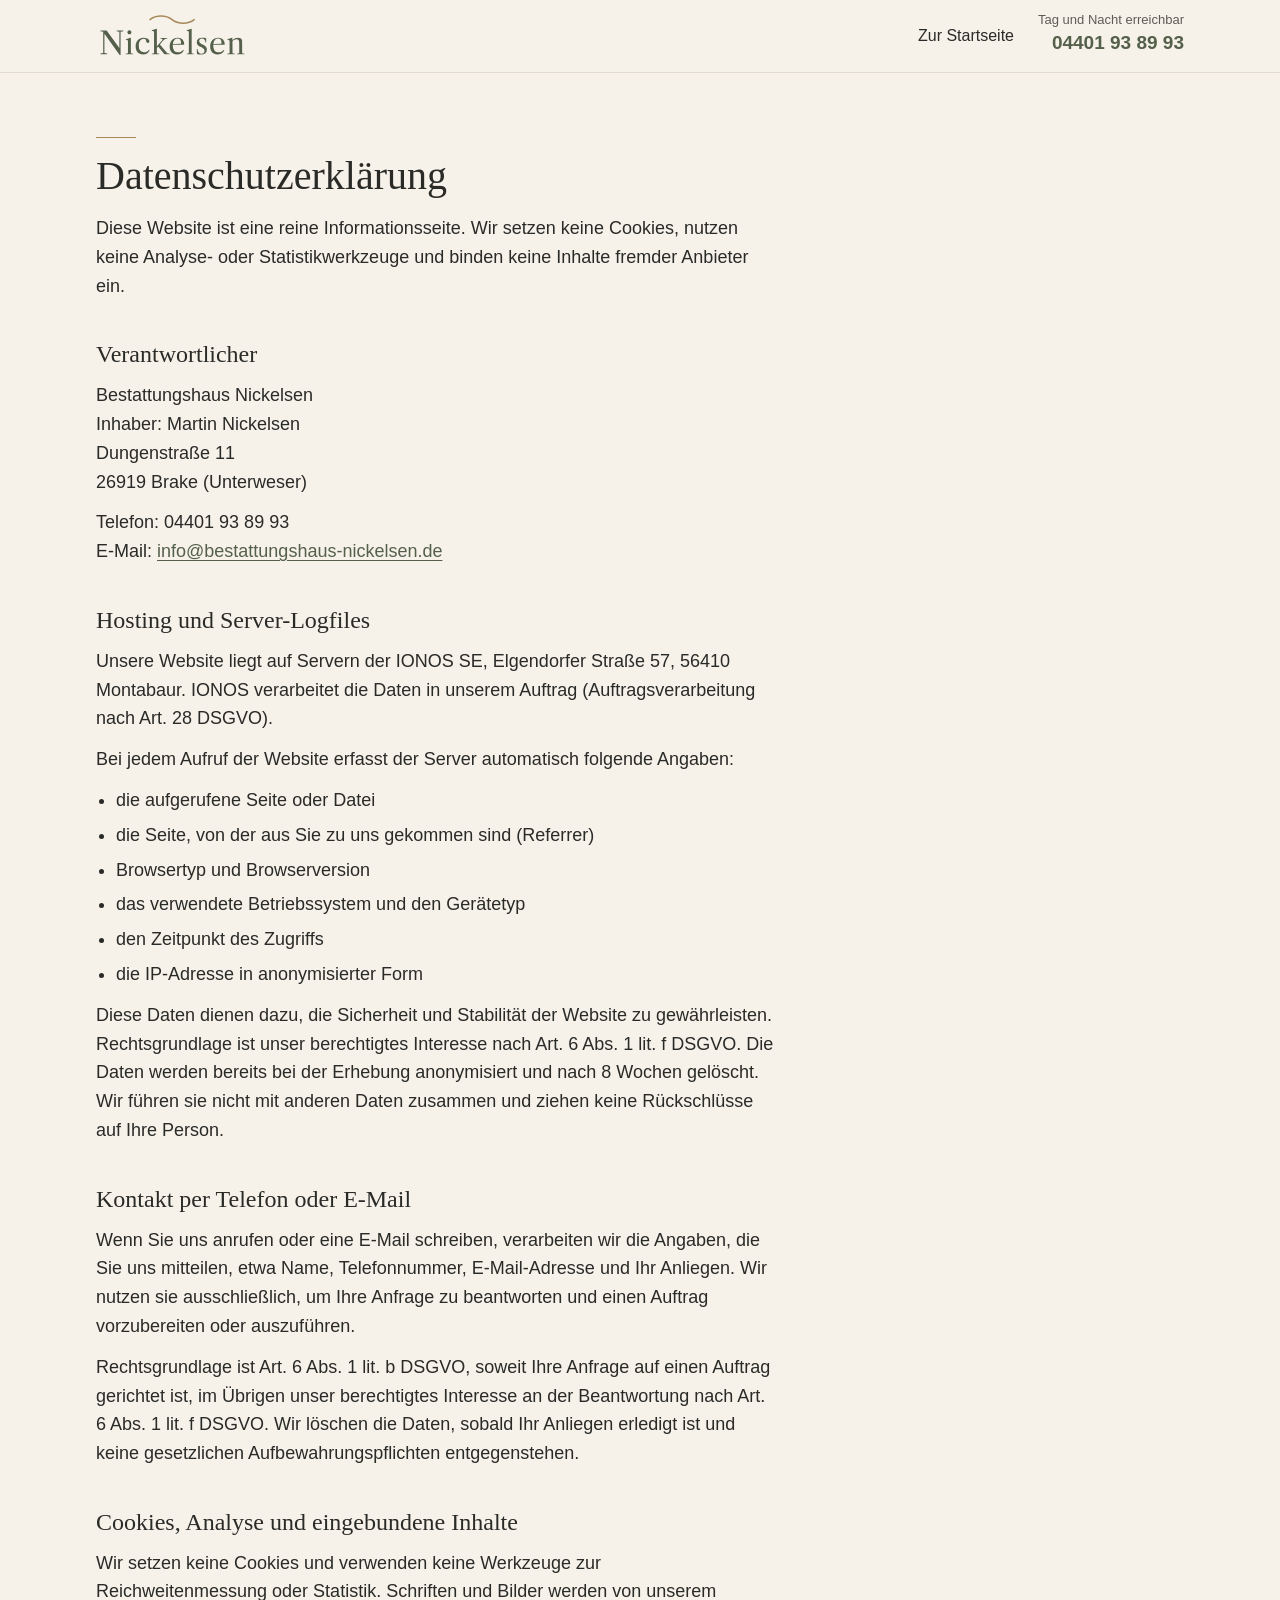
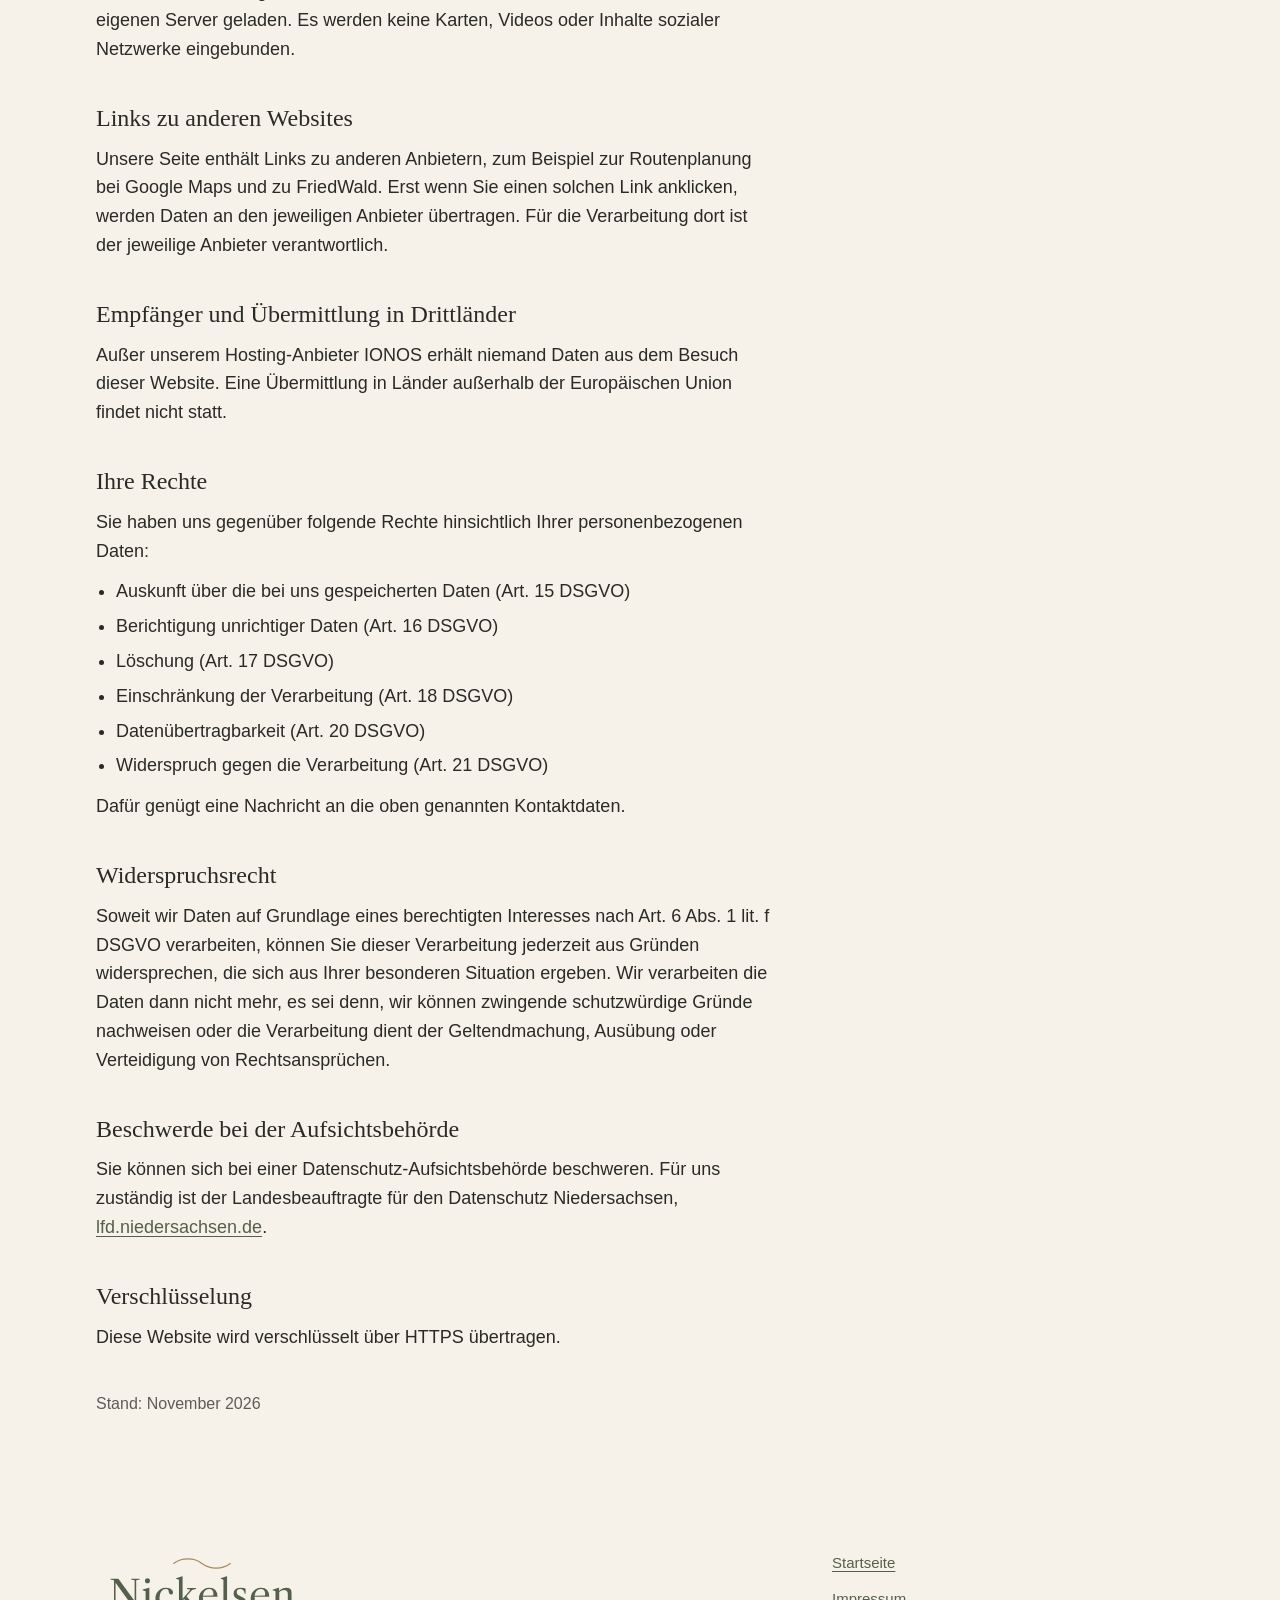
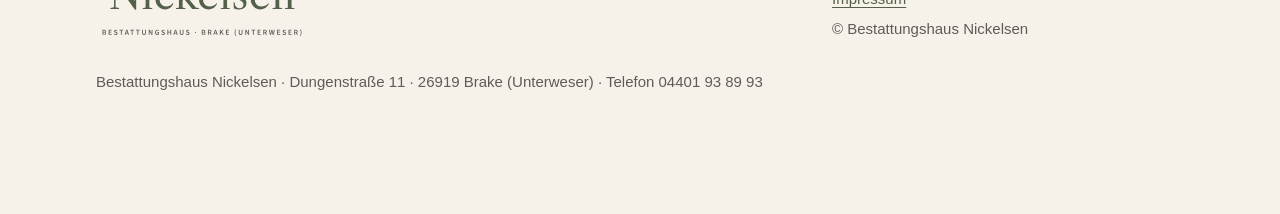
==== datenschutz.html @ a220813d "Add files via upload" ====
<!DOCTYPE html>
<html lang="de">
<head>
<meta charset="utf-8">
<meta name="viewport" content="width=device-width, initial-scale=1, viewport-fit=cover">
<title>Datenschutz · Bestattungshaus Nickelsen</title>
<meta name="robots" content="noindex">
<link rel="icon" href="img/favicon.svg" type="image/svg+xml">
<style>
@font-face { font-family: "Libre Caslon Text"; font-weight: 400; font-style: normal; font-display: swap; src: url("fonts/libre-caslon-text-400.woff2") format("woff2"); }
@font-face { font-family: "Libre Caslon Text"; font-weight: 400; font-style: italic; font-display: swap; src: url("fonts/libre-caslon-text-400-italic.woff2") format("woff2"); }
@font-face { font-family: "Source Sans 3"; font-weight: 400; font-style: normal; font-display: swap; src: url("fonts/source-sans-3-400.woff2") format("woff2"); }
@font-face { font-family: "Source Sans 3"; font-weight: 600; font-style: normal; font-display: swap; src: url("fonts/source-sans-3-600.woff2") format("woff2"); }
html { color-scheme: light dark; } body { margin: 0; } img { max-width: 100%; } [hidden] { display: none !important; }

/* Layout: ruhige Einzelseite, Inhalt max. 1120px, Text links / Bild rechts im Wechsel; Fotos klein gerahmt, weil die Originale niedrig aufgelöst sind */
:root {
  --leinen: #F6F2EA;
  --papier: #FFFFFF;
  --tinte: #2A2A27;
  --schiefer: #5E5C57;
  --oliv: #55604A;
  --auf-oliv: #F6F2EA;
  --messing: #A88A5A;
  --sand: #E2DCD0;
  --band: #55604A;
  --auf-band: #F6F2EA;
  --serif: "Libre Caslon Text", Georgia, "Times New Roman", serif;
  --sans: "Source Sans 3", "Segoe UI", Helvetica, Arial, sans-serif;
  --max: 1120px;
  --gutter-l: max(16px, env(safe-area-inset-left, 0px));
  --gutter-r: max(16px, env(safe-area-inset-right, 0px));
}
@media (prefers-color-scheme: dark) {
  :root:not([data-theme="light"]) {
    --leinen: #1E201C; --papier: #262923; --tinte: #ECE7DC; --schiefer: #B4AFA4;
    --oliv: #9AA88A; --auf-oliv: #1E201C; --messing: #C2A576; --sand: #3A3D35; --band: #2C3227; --auf-band: #ECE7DC;
    color-scheme: dark;
  }
}
:root[data-theme="dark"] {
  --leinen: #1E201C; --papier: #262923; --tinte: #ECE7DC; --schiefer: #B4AFA4;
  --oliv: #9AA88A; --auf-oliv: #1E201C; --messing: #C2A576; --sand: #3A3D35; --band: #2C3227; --auf-band: #ECE7DC;
  color-scheme: dark;
}

* { box-sizing: border-box; }
html { scroll-behavior: smooth; scroll-padding-top: 88px; }
@media (prefers-reduced-motion: reduce) { html { scroll-behavior: auto; } }
body {
  background: var(--leinen); color: var(--tinte);
  font: 400 18px/1.6 var(--sans);
  -webkit-text-size-adjust: 100%;
}
body::before { content: ""; position: fixed; inset: 0 0 auto; height: env(safe-area-inset-top, 0px); z-index: 30; background: var(--leinen); }
a { color: var(--oliv); text-underline-offset: 3px; }
a:focus-visible, button:focus-visible { outline: 2px solid var(--messing); outline-offset: 3px; border-radius: 2px; }
h1, h2, h3 { font-family: var(--serif); font-weight: 400; line-height: 1.2; text-wrap: balance; margin: 0; }
h1 { font-size: clamp(32px, 4.4vw, 46px); }
h2 { font-size: clamp(26px, 3vw, 32px); }
h3 { font-family: var(--sans); font-weight: 600; font-size: 19px; line-height: 1.35; }
p { margin: 0; max-width: 64ch; }
.wrap { max-width: var(--max); margin: 0 auto; padding-left: var(--gutter-l); padding-right: var(--gutter-r); }
.label { font: 600 13px/1.3 var(--sans); letter-spacing: .1em; text-transform: uppercase; color: var(--schiefer); }
.strich { display: block; width: 40px; height: 1px; background: var(--messing); }
.tel { font-variant-numeric: tabular-nums; white-space: nowrap; }

/* Kopf */
header.kopf { position: sticky; top: env(safe-area-inset-top, 0px); z-index: 20; background: var(--leinen); border-bottom: 1px solid var(--sand); }
.kopf .wrap { display: flex; align-items: center; gap: 24px; padding-block: 10px; }
.marke { display: grid; gap: 2px; text-decoration: none; color: var(--oliv); flex: none; }
.marke .logo { display: block; height: 52px; width: auto; max-width: 100%; }
.fusslogo { display: block; width: 320px; height: auto; max-width: 100%; margin-left: -54px; }
nav.haupt { display: flex; gap: 22px; flex-wrap: wrap; margin-left: auto; }
nav.haupt a { color: var(--tinte); text-decoration: none; font-size: 16px; }
nav.haupt a:hover { color: var(--oliv); text-decoration: underline; }
.erreichbar { text-align: right; flex: none; }
.erreichbar small { display: block; font-size: 13px; color: var(--schiefer); line-height: 1.2; }
.erreichbar a { display: inline-block; padding-block: 4px; font: 600 19px/1.3 var(--sans); text-decoration: none; }
@media (max-width: 1020px) { nav.haupt { display: none; } .erreichbar { margin-left: auto; } }
@media (max-width: 460px) { .erreichbar small { display: none; } .erreichbar a { font-size: 17px; } .marke .logo { height: 42px; } }

/* Abschnitte */
section { padding-block: 88px; }
section + section { border-top: 1px solid var(--sand); }
.kopfzeile { display: grid; gap: 14px; margin-bottom: 40px; }
.kopfzeile p { color: var(--schiefer); }
@media (max-width: 700px) { section { padding-block: 60px; } }

/* Fotos */
figure { margin: 0; }
.foto { background: var(--papier); padding: 10px; border: 1px solid var(--sand); max-width: 100%; }
.foto img { display: block; width: 100%; height: auto; }
figcaption { font-size: 15px; color: var(--schiefer); padding-top: 10px; line-height: 1.4; }

/* Einstieg */
.einstieg .wrap { display: grid; grid-template-columns: minmax(0, 1.1fr) minmax(0, .9fr); gap: 56px; align-items: center; }
.einstieg .text { display: grid; gap: 22px; min-width: 0; }
.einstieg .foto { max-width: 520px; justify-self: end; }
.knoepfe { display: flex; flex-wrap: wrap; gap: 12px; margin-top: 6px; }
.knopf { display: inline-flex; align-items: center; min-height: 48px; padding: 0 22px; border-radius: 4px; font: 600 17px/1 var(--sans); text-decoration: none; border: 1px solid var(--oliv); }
.knopf.voll { background: var(--oliv); color: var(--auf-oliv); }
.knopf.voll:hover { filter: brightness(.9); }
.knopf.rahmen { color: var(--oliv); }
.knopf.rahmen:hover { background: var(--papier); }
@media (max-width: 820px) { .einstieg .wrap { grid-template-columns: 1fr; gap: 36px; } .einstieg .foto { justify-self: start; } }

/* Trauerfall */
.trauerfall { background: var(--papier); }
.trauerfall .raster { display: grid; grid-template-columns: minmax(0, 1.4fr) minmax(0, 1fr); gap: 56px; align-items: start; }
ol.schritte { list-style: none; margin: 0; padding: 0; display: grid; gap: 28px; counter-reset: s; }
ol.schritte li { display: grid; grid-template-columns: 44px minmax(0, 1fr); gap: 16px; counter-increment: s; }
ol.schritte li::before { content: counter(s); font: 400 28px/1 var(--serif); color: var(--messing); padding-top: 2px; }
ol.schritte p { color: var(--schiefer); margin-top: 4px; }
.nummern { margin-top: 10px; display: grid; gap: 4px; }
.nummern a { font: 600 22px/1.3 var(--sans); text-decoration: none; }
.unterlagen { background: var(--leinen); border: 1px solid var(--sand); padding: 28px; display: grid; gap: 16px; }
.unterlagen ul { margin: 0; padding: 0; list-style: none; display: grid; gap: 10px; }
.unterlagen li { display: grid; grid-template-columns: 18px minmax(0,1fr); gap: 10px; line-height: 1.45; }
.unterlagen li::before { content: ""; width: 12px; height: 12px; border: 1px solid var(--oliv); margin-top: 6px; }
.unterlagen li small { display: block; color: var(--schiefer); font-size: 15px; }
@media (max-width: 860px) { .trauerfall .raster { grid-template-columns: 1fr; gap: 40px; } }

/* Leistungen */
.leistungen .gruppen { display: grid; grid-template-columns: repeat(3, minmax(0, 1fr)); gap: 40px; }
.gruppe { display: grid; gap: 14px; align-content: start; }
.gruppe ul { margin: 0; padding: 0; list-style: none; display: grid; gap: 10px; }
.gruppe li { padding-left: 18px; position: relative; line-height: 1.45; }
.gruppe li::before { content: ""; position: absolute; left: 0; top: .7em; width: 8px; height: 1px; background: var(--messing); }
.versprechen { margin-top: 48px; padding-top: 28px; border-top: 1px solid var(--sand); display: grid; grid-template-columns: repeat(2, minmax(0,1fr)); gap: 24px 48px; color: var(--schiefer); }
@media (max-width: 860px) { .leistungen .gruppen { grid-template-columns: 1fr; gap: 32px; } .versprechen { grid-template-columns: 1fr; } }

/* Bestattungsarten */
.arten { display: grid; grid-template-columns: repeat(3, minmax(0, 1fr)); gap: 28px; align-items: start; }
.art { background: var(--papier); border: 1px solid var(--sand); display: grid; grid-template-rows: auto 1fr; }
.art img { display: block; width: 100%; height: auto; aspect-ratio: 4 / 3; object-fit: cover; max-width: 100%; }
.art div { padding: 22px 24px 26px; display: grid; gap: 10px; align-content: start; }
.art p { color: var(--schiefer); font-size: 17px; }
.graeber { margin-top: 56px; display: grid; grid-template-columns: minmax(0, 1fr) minmax(0, 2fr); gap: 48px; }
dl.grabarten { margin: 0; display: grid; grid-template-columns: minmax(0, 1fr) minmax(0, 1fr); gap: 24px 40px; }
dl.grabarten div { display: grid; gap: 4px; align-content: start; }
dl.grabarten dt { font: 600 18px/1.35 var(--sans); }
dl.grabarten dd { margin: 0; color: var(--schiefer); font-size: 17px; }
@media (max-width: 900px) { .arten { grid-template-columns: 1fr; max-width: 520px; } .graeber { grid-template-columns: 1fr; gap: 28px; } }
@media (max-width: 600px) { dl.grabarten { grid-template-columns: 1fr; } }

/* Haus */
.chronik { display: grid; grid-template-columns: minmax(0, 1.2fr) minmax(0, 1fr); gap: 56px; align-items: start; }
ol.jahre { list-style: none; margin: 0; padding: 0; border-left: 1px solid var(--sand); display: grid; gap: 24px; }
ol.jahre li { padding-left: 24px; position: relative; display: grid; gap: 4px; }
ol.jahre li::before { content: ""; position: absolute; left: -5px; top: 9px; width: 9px; height: 9px; border-radius: 50%; background: var(--leinen); border: 1px solid var(--messing); }
ol.jahre .jahr { font: 400 22px/1.2 var(--serif); color: var(--oliv); font-variant-numeric: tabular-nums; }
ol.jahre p { color: var(--schiefer); }
.inhaber { display: grid; gap: 18px; max-width: 298px; }
.inhaber blockquote { margin: 0; font: italic 400 19px/1.55 var(--serif); }
.inhaber cite { display: block; font: 600 15px/1.4 var(--sans); font-style: normal; color: var(--schiefer); margin-top: 10px; }
.raeume { margin-top: 64px; display: grid; grid-template-columns: repeat(3, minmax(0, 1fr)); gap: 28px; }
.raum { display: grid; gap: 14px; align-content: start; }
.raum img { height: auto; aspect-ratio: 3 / 2; object-fit: cover; }
.raum p { color: var(--schiefer); font-size: 17px; }
@media (max-width: 900px) { .chronik { grid-template-columns: 1fr; gap: 40px; } .raeume { grid-template-columns: 1fr; max-width: 520px; } }

/* Zwei-Spalter */
.zweier { display: grid; grid-template-columns: minmax(0, 1fr) minmax(0, 1fr); gap: 56px; align-items: center; }
.zweier .text { display: grid; gap: 18px; }
.zweier .foto { max-width: 420px; width: 100%; }
.zweier.links .foto { order: -1; justify-self: start; }
.zweier:not(.links) .foto { justify-self: end; }
ul.punkte { margin: 0; padding: 0; list-style: none; display: grid; gap: 10px; }
ul.punkte li { padding-left: 18px; position: relative; }
ul.punkte li::before { content: ""; position: absolute; left: 0; top: .75em; width: 8px; height: 1px; background: var(--messing); }
@media (max-width: 820px) { .zweier { grid-template-columns: 1fr; gap: 32px; } .zweier .foto, .zweier.links .foto { order: 0; justify-self: start; } }

/* Leitsatz */
.leitsatz { padding-block: 72px; }
.leitsatz .wrap { display: grid; justify-items: center; gap: 18px; text-align: center; }
.leitsatz p { font: italic 400 clamp(24px, 3.2vw, 34px)/1.35 var(--serif); color: var(--oliv); max-width: 24ch; text-wrap: balance; }

/* Mehr erfahren */
details { border-top: 1px solid var(--sand); margin-top: 6px; padding-top: 10px; }
details summary { cursor: pointer; font-weight: 600; color: var(--oliv); font-size: 16px; list-style: none; display: flex; align-items: center; gap: 8px; min-height: 32px; }
details summary::-webkit-details-marker { display: none; }
details summary::after { content: "+"; font: 400 20px/1 var(--sans); color: var(--messing); }
details[open] summary::after { content: "\2212"; }
details p { margin-top: 10px; font-size: 16px; }
details strong { color: var(--tinte); font-weight: 600; }

/* Kontakt + Fuss */
.kontakt { background: var(--band); color: var(--auf-band); }
.kontakt h2, .kontakt a { color: var(--auf-band); }
.kontakt .label { color: var(--auf-band); opacity: .8; }
.kontakt .raster { display: grid; grid-template-columns: minmax(0, 1.2fr) repeat(2, minmax(0, 1fr)); gap: 48px; }
.kontakt .block { display: grid; gap: 10px; align-content: start; }
.kontakt .gross { font: 600 26px/1.25 var(--sans); text-decoration: none; }
.kontakt address { font-style: normal; }
@media (max-width: 860px) { .kontakt .raster { grid-template-columns: 1fr; gap: 32px; } }
footer { padding-block: 40px 120px; font-size: 15px; color: var(--schiefer); }
footer .wrap { display: grid; grid-template-columns: minmax(0, 2fr) minmax(0, 1fr); gap: 32px; }
footer p { max-width: none; }
footer a { display: inline-block; padding-block: 6px; }
@media (max-width: 700px) { footer .wrap { grid-template-columns: 1fr; } }

/* Mobile Anrufleiste */
.leiste { display: none; }
@media (max-width: 700px) {
  .leiste {
    display: grid; grid-template-columns: 2fr 1fr; gap: 8px;
    position: fixed; left: 0; right: 0; bottom: 0; z-index: 25;
    background: var(--leinen); border-top: 1px solid var(--sand);
    padding: 10px var(--gutter-r) calc(10px + env(safe-area-inset-bottom, 0px)) var(--gutter-l);
  }
  .leiste .knopf { justify-content: center; }
  footer { padding-bottom: 130px; }
}
</style>
<style>
.recht { padding-block: 64px 88px; }
.recht .wrap { display: grid; gap: 40px; }
.recht .wrap > * { max-width: 760px; }
.recht h1 { font-size: clamp(30px, 4vw, 40px); }
.recht h2 { font-size: 24px; }
.recht section { padding: 0; border: 0; display: grid; gap: 12px; }
.recht p, .recht li { max-width: 68ch; }
.recht ul { margin: 0; padding-left: 20px; display: grid; gap: 6px; }
.recht address { font-style: normal; }
.recht .stand { color: var(--schiefer); font-size: 16px; }
.zurueck { color: var(--tinte); text-decoration: none; font-size: 16px; margin-left: auto; }
.zurueck:hover { color: var(--oliv); text-decoration: underline; }
@media (max-width: 560px) { .zurueck { display: none; } }
</style>
</head>
<body>
<header class="kopf">
  <div class="wrap">
    <a class="marke" href="index.html" aria-label="Bestattungshaus Nickelsen, zur Startseite">
      <svg class="logo" viewBox="-8 0 316 108" width="316" height="108" role="img" aria-label="Bestattungshaus Nickelsen"><title>Bestattungshaus Nickelsen</title><path d="M104.0,20 C116.65,10 137.35,10 150.0,20 S183.35,30 196.0,20" fill="none" stroke="var(--messing)" stroke-width="3" stroke-linecap="round"/><path d="M41.071999999999996 93.28 9.519999999999994 49.312V89.312L15.215999999999994 90.528V92.0H1.199999999999993V90.528L6.959999999999994 89.312V45.408L1.199999999999993 44.192V42.72H14.127999999999993L40.495999999999995 78.944V45.408L34.8 44.192V42.72H48.815999999999995V44.192L43.056 45.408V93.28Z M61.36 42.08Q63.215999999999994 42.08 64.368 43.263999999999996Q65.52 44.448 65.52 46.24Q65.52 47.967999999999996 64.368 49.152Q63.215999999999994 50.336 61.36 50.336Q59.504 50.336 58.384 49.152Q57.263999999999996 47.967999999999996 57.263999999999996 46.24Q57.263999999999996 44.448 58.384 43.263999999999996Q59.504 42.08 61.36 42.08ZM69.232 92.0H53.488V90.72L58.352 89.76V63.135999999999996L53.616 61.408V60.512L63.855999999999995 57.44H64.432V89.76L69.232 90.72Z M74.288 75.488Q74.288 70.24 76.464 66.144Q78.64 62.048 82.512 59.744Q86.384 57.44 91.312 57.44Q94.512 57.44 97.136 58.464Q99.75999999999999 59.488 101.29599999999999 61.216Q102.832 62.944 102.832 64.992Q102.832 66.656 102.032 67.648Q101.232 68.64 99.88799999999999 68.64Q96.56 68.64 96.112 64.608Q95.728 61.536 94.73599999999999 60.512Q93.744 59.488 91.50399999999999 59.488Q86.448 59.488 83.63199999999999 63.456Q80.81599999999999 67.424 80.81599999999999 74.208Q80.81599999999999 80.736 83.696 84.352Q86.576 87.968 91.824 87.968Q94.768 87.968 97.29599999999999 86.78399999999999Q99.824 85.6 101.488 83.29599999999999L102.192 82.336L103.40799999999999 82.976L103.088 83.80799999999999Q101.488 88.032 98.032 90.336Q94.576 92.64 89.904 92.64Q85.36 92.64 81.80799999999999 90.464Q78.256 88.288 76.27199999999999 84.384Q74.288 80.48 74.288 75.488Z M145.392 90.72V92.0H134.19199999999998L120.94399999999999 75.872L118.448 78.752V89.76L123.24799999999999 90.72V92.0H107.69599999999998V90.72L112.55999999999999 89.76V44.576L107.88799999999999 42.848V42.016L117.80799999999999 38.879999999999995H118.448V75.29599999999999L129.136 63.2Q130.48 61.664 130.48 60.896Q130.48 60.32 129.51999999999998 60.0Q128.56 59.68 125.74399999999999 59.36V58.08H140.07999999999998V59.36Q136.176 60.064 134.832 60.70399999999999Q133.488 61.343999999999994 132.016 63.007999999999996L124.78399999999999 71.456L140.016 89.76Z M151.472 72.288Q151.408 72.736 151.408 73.75999999999999Q151.408 80.8 154.224 84.384Q157.04 87.968 162.48 87.968Q165.61599999999999 87.968 168.30399999999997 86.848Q170.992 85.728 172.656 83.68L173.424 82.72L174.512 83.36L174.128 84.256Q172.464 88.16 168.752 90.4Q165.04 92.64 160.368 92.64Q155.824 92.64 152.336 90.49600000000001Q148.848 88.352 146.928 84.48Q145.008 80.608 145.008 75.55199999999999Q145.008 70.24 147.152 66.112Q149.296 61.983999999999995 153.168 59.711999999999996Q157.04 57.44 162.096 57.44Q168.368 57.44 171.728 61.12Q175.088 64.8 175.216 71.904L174.768 72.288ZM151.6 70.496 168.304 69.92Q168.496 69.152 168.496 67.29599999999999Q168.496 59.424 161.52 59.424Q157.296 59.424 154.736 62.304Q152.176 65.184 151.6 70.496Z M195.12 92.0H180.336V90.784L184.81600000000003 89.824V44.512L180.336 42.848V42.016L190.12800000000001 38.879999999999995H190.704V89.824L195.12 90.784Z M220.78400000000002 58.528V67.424H219.44000000000003Q218.48000000000002 59.36 211.95200000000003 59.36Q209.39200000000002 59.36 207.88800000000003 60.768Q206.38400000000001 62.176 206.38400000000001 64.544Q206.38400000000001 66.336 207.312 67.584Q208.24 68.832 209.584 69.66399999999999Q210.92800000000003 70.496 213.29600000000002 71.584Q216.24 72.928 218.0 74.08Q219.76000000000002 75.232 221.04000000000002 77.24799999999999Q222.32000000000002 79.264 222.32000000000002 82.272Q222.32000000000002 87.008 219.15200000000002 89.824Q215.984 92.64 210.544 92.64Q208.496 92.64 206.032 92.256Q203.568 91.872 201.71200000000002 91.232L201.328 80.864H202.864Q203.312 85.728 205.36 88.22399999999999Q207.40800000000002 90.72 211.056 90.72Q213.936 90.72 215.66400000000002 89.12Q217.39200000000002 87.52 217.39200000000002 84.832Q217.39200000000002 82.848 216.43200000000002 81.47200000000001Q215.472 80.096 214.06400000000002 79.232Q212.656 78.368 210.096 77.088Q207.216 75.68 205.488 74.56Q203.76000000000002 73.44 202.544 71.52Q201.328 69.6 201.328 66.78399999999999Q201.328 62.304 204.43200000000002 59.872Q207.536 57.44 213.23200000000003 57.44Q215.40800000000002 57.44 217.488 57.727999999999994Q219.568 58.016 220.78400000000002 58.528Z M235.568 72.288Q235.504 72.736 235.504 73.75999999999999Q235.504 80.8 238.32 84.384Q241.136 87.968 246.576 87.968Q249.712 87.968 252.39999999999998 86.848Q255.088 85.728 256.752 83.68L257.52 82.72L258.608 83.36L258.224 84.256Q256.56 88.16 252.848 90.4Q249.136 92.64 244.464 92.64Q239.92000000000002 92.64 236.43200000000002 90.49600000000001Q232.94400000000002 88.352 231.024 84.48Q229.104 80.608 229.104 75.55199999999999Q229.104 70.24 231.248 66.112Q233.392 61.983999999999995 237.264 59.711999999999996Q241.136 57.44 246.192 57.44Q252.464 57.44 255.824 61.12Q259.184 64.8 259.312 71.904L258.86400000000003 72.288ZM235.696 70.496 252.4 69.92Q252.592 69.152 252.592 67.29599999999999Q252.592 59.424 245.616 59.424Q241.392 59.424 238.832 62.304Q236.272 65.184 235.696 70.496Z M300.336 90.72V92.0H284.656V90.72L289.456 89.824V71.008Q289.456 68.19200000000001 289.29600000000005 66.56Q289.136 64.928 288.68800000000005 63.903999999999996Q287.47200000000004 60.96 283.696 60.96Q281.392 60.96 279.24800000000005 61.983999999999995Q277.10400000000004 63.007999999999996 275.504 64.928V89.76L280.30400000000003 90.72V92.0H264.56V90.72L269.42400000000004 89.76V63.2L264.68800000000005 61.408V60.576L274.608 57.44H275.24800000000005V62.879999999999995Q278.0 60.256 281.10400000000004 58.848Q284.208 57.44 287.28000000000003 57.44Q289.84000000000003 57.44 291.824 58.464Q293.808 59.488 294.704 61.28Q295.216 62.304 295.376 64.0Q295.536 65.696 295.536 70.368V89.824Z" fill="var(--oliv)"/></svg>
    </a>
    <a class="zurueck" href="index.html">Zur Startseite</a>
    <div class="erreichbar" style="margin-left:0">
      <small>Tag und Nacht erreichbar</small>
      <a class="tel" href="tel:+494401938993">04401 93 89 93</a>
    </div>
  </div>
</header>

<main class="recht">
  <div class="wrap">
    <div style="display:grid;gap:14px">
      <span class="strich"></span>
      <h1>Datenschutzerklärung</h1>
      <p>Diese Website ist eine reine Informationsseite. Wir setzen keine Cookies, nutzen keine Analyse- oder Statistikwerkzeuge und binden keine Inhalte fremder Anbieter ein.</p>
    </div>

    <section>
      <h2>Verantwortlicher</h2>
      <address>Bestattungshaus Nickelsen<br>Inhaber: Martin Nickelsen<br>Dungenstraße 11<br>26919 Brake (Unterweser)</address>
      <p>Telefon: <span class="tel">04401 93 89 93</span><br>E-Mail: <a href="mailto:info@bestattungshaus-nickelsen.de">info@bestattungshaus-nickelsen.de</a></p>
    </section>

    <section>
      <h2>Hosting und Server-Logfiles</h2>
      <p>Unsere Website liegt auf Servern der IONOS SE, Elgendorfer Straße 57, 56410 Montabaur. IONOS verarbeitet die Daten in unserem Auftrag (Auftragsverarbeitung nach Art. 28 DSGVO).</p>
      <p>Bei jedem Aufruf der Website erfasst der Server automatisch folgende Angaben:</p>
      <ul>
        <li>die aufgerufene Seite oder Datei</li>
        <li>die Seite, von der aus Sie zu uns gekommen sind (Referrer)</li>
        <li>Browsertyp und Browserversion</li>
        <li>das verwendete Betriebssystem und den Gerätetyp</li>
        <li>den Zeitpunkt des Zugriffs</li>
        <li>die IP-Adresse in anonymisierter Form</li>
      </ul>
      <p>Diese Daten dienen dazu, die Sicherheit und Stabilität der Website zu gewährleisten. Rechtsgrundlage ist unser berechtigtes Interesse nach Art. 6 Abs. 1 lit. f DSGVO. Die Daten werden bereits bei der Erhebung anonymisiert und nach 8 Wochen gelöscht. Wir führen sie nicht mit anderen Daten zusammen und ziehen keine Rückschlüsse auf Ihre Person.</p>
    </section>

    <section>
      <h2>Kontakt per Telefon oder E-Mail</h2>
      <p>Wenn Sie uns anrufen oder eine E-Mail schreiben, verarbeiten wir die Angaben, die Sie uns mitteilen, etwa Name, Telefonnummer, E-Mail-Adresse und Ihr Anliegen. Wir nutzen sie ausschließlich, um Ihre Anfrage zu beantworten und einen Auftrag vorzubereiten oder auszuführen.</p>
      <p>Rechtsgrundlage ist Art. 6 Abs. 1 lit. b DSGVO, soweit Ihre Anfrage auf einen Auftrag gerichtet ist, im Übrigen unser berechtigtes Interesse an der Beantwortung nach Art. 6 Abs. 1 lit. f DSGVO. Wir löschen die Daten, sobald Ihr Anliegen erledigt ist und keine gesetzlichen Aufbewahrungspflichten entgegenstehen.</p>
    </section>

    <section>
      <h2>Cookies, Analyse und eingebundene Inhalte</h2>
      <p>Wir setzen keine Cookies und verwenden keine Werkzeuge zur Reichweitenmessung oder Statistik. Schriften und Bilder werden von unserem eigenen Server geladen. Es werden keine Karten, Videos oder Inhalte sozialer Netzwerke eingebunden.</p>
    </section>

    <section>
      <h2>Links zu anderen Websites</h2>
      <p>Unsere Seite enthält Links zu anderen Anbietern, zum Beispiel zur Routenplanung bei Google Maps und zu FriedWald. Erst wenn Sie einen solchen Link anklicken, werden Daten an den jeweiligen Anbieter übertragen. Für die Verarbeitung dort ist der jeweilige Anbieter verantwortlich.</p>
    </section>

    <section>
      <h2>Empfänger und Übermittlung in Drittländer</h2>
      <p>Außer unserem Hosting-Anbieter IONOS erhält niemand Daten aus dem Besuch dieser Website. Eine Übermittlung in Länder außerhalb der Europäischen Union findet nicht statt.</p>
    </section>

    <section>
      <h2>Ihre Rechte</h2>
      <p>Sie haben uns gegenüber folgende Rechte hinsichtlich Ihrer personenbezogenen Daten:</p>
      <ul>
        <li>Auskunft über die bei uns gespeicherten Daten (Art. 15 DSGVO)</li>
        <li>Berichtigung unrichtiger Daten (Art. 16 DSGVO)</li>
        <li>Löschung (Art. 17 DSGVO)</li>
        <li>Einschränkung der Verarbeitung (Art. 18 DSGVO)</li>
        <li>Datenübertragbarkeit (Art. 20 DSGVO)</li>
        <li>Widerspruch gegen die Verarbeitung (Art. 21 DSGVO)</li>
      </ul>
      <p>Dafür genügt eine Nachricht an die oben genannten Kontaktdaten.</p>
    </section>

    <section>
      <h2>Widerspruchsrecht</h2>
      <p>Soweit wir Daten auf Grundlage eines berechtigten Interesses nach Art. 6 Abs. 1 lit. f DSGVO verarbeiten, können Sie dieser Verarbeitung jederzeit aus Gründen widersprechen, die sich aus Ihrer besonderen Situation ergeben. Wir verarbeiten die Daten dann nicht mehr, es sei denn, wir können zwingende schutzwürdige Gründe nachweisen oder die Verarbeitung dient der Geltendmachung, Ausübung oder Verteidigung von Rechtsansprüchen.</p>
    </section>

    <section>
      <h2>Beschwerde bei der Aufsichtsbehörde</h2>
      <p>Sie können sich bei einer Datenschutz-Aufsichtsbehörde beschweren. Für uns zuständig ist der Landesbeauftragte für den Datenschutz Niedersachsen, <a href="https://www.lfd.niedersachsen.de" rel="noopener">lfd.niedersachsen.de</a>.</p>
    </section>

    <section>
      <h2>Verschlüsselung</h2>
      <p>Diese Website wird verschlüsselt über HTTPS übertragen.</p>
    </section>

    <p class="stand">Stand: November 2026</p>
  </div>
</main>

<footer>
  <div class="wrap">
    <div style="display:grid;gap:20px">
      <svg class="fusslogo" viewBox="0 0 520 170" width="520" height="170" role="img" aria-label="Bestattungshaus Nickelsen, Brake (Unterweser)"><title>Bestattungshaus Nickelsen</title><path d="M214.0,30 C226.65,20 247.35,20 260.0,30 S293.35,40 306.0,30" fill="none" stroke="var(--messing)" stroke-width="1.8" stroke-linecap="round"/><path d="M151.072 105.28 119.52 61.312V101.312L125.216 102.528V104.0H111.19999999999999V102.528L116.96 101.312V57.408L111.19999999999999 56.192V54.72H124.12799999999999L150.49599999999998 90.944V57.408L144.8 56.192V54.72H158.816V56.192L153.05599999999998 57.408V105.28Z M171.35999999999999 54.08Q173.21599999999998 54.08 174.368 55.263999999999996Q175.51999999999998 56.448 175.51999999999998 58.24Q175.51999999999998 59.967999999999996 174.368 61.152Q173.21599999999998 62.336 171.35999999999999 62.336Q169.504 62.336 168.384 61.152Q167.26399999999998 59.967999999999996 167.26399999999998 58.24Q167.26399999999998 56.448 168.384 55.263999999999996Q169.504 54.08 171.35999999999999 54.08ZM179.232 104.0H163.488V102.72L168.352 101.76V75.136L163.61599999999999 73.408V72.512L173.856 69.44H174.432V101.76L179.232 102.72Z M184.28799999999998 87.488Q184.28799999999998 82.24 186.464 78.144Q188.64 74.048 192.512 71.744Q196.384 69.44 201.31199999999998 69.44Q204.512 69.44 207.136 70.464Q209.76 71.488 211.296 73.21600000000001Q212.832 74.944 212.832 76.992Q212.832 78.656 212.03199999999998 79.648Q211.232 80.64 209.888 80.64Q206.56 80.64 206.112 76.608Q205.728 73.536 204.736 72.512Q203.744 71.488 201.504 71.488Q196.448 71.488 193.632 75.456Q190.816 79.424 190.816 86.208Q190.816 92.736 193.696 96.352Q196.576 99.968 201.82399999999998 99.968Q204.768 99.968 207.296 98.78399999999999Q209.82399999999998 97.6 211.488 95.29599999999999L212.192 94.336L213.408 94.976L213.088 95.80799999999999Q211.488 100.032 208.03199999999998 102.336Q204.576 104.64 199.904 104.64Q195.35999999999999 104.64 191.808 102.464Q188.256 100.288 186.272 96.384Q184.28799999999998 92.48 184.28799999999998 87.488Z M255.392 102.72V104.0H244.19199999999998L230.944 87.872L228.44799999999998 90.752V101.76L233.248 102.72V104.0H217.696V102.72L222.56 101.76V56.576L217.88799999999998 54.848V54.016L227.808 50.879999999999995H228.44799999999998V87.29599999999999L239.136 75.2Q240.48 73.664 240.48 72.896Q240.48 72.32 239.51999999999998 72.0Q238.56 71.68 235.744 71.36V70.08H250.07999999999998V71.36Q246.176 72.064 244.832 72.704Q243.488 73.344 242.016 75.008L234.784 83.456L250.016 101.76Z M261.472 84.288Q261.408 84.736 261.408 85.75999999999999Q261.408 92.8 264.22400000000005 96.384Q267.04 99.968 272.48 99.968Q275.616 99.968 278.304 98.848Q280.992 97.728 282.656 95.68L283.424 94.72L284.512 95.36L284.128 96.256Q282.464 100.16 278.752 102.4Q275.04 104.64 270.368 104.64Q265.824 104.64 262.336 102.49600000000001Q258.848 100.352 256.928 96.48Q255.008 92.608 255.008 87.55199999999999Q255.008 82.24 257.152 78.112Q259.296 73.984 263.168 71.71199999999999Q267.04 69.44 272.096 69.44Q278.368 69.44 281.728 73.12Q285.088 76.8 285.216 83.904L284.76800000000003 84.288ZM261.6 82.496 278.304 81.92Q278.496 81.152 278.496 79.29599999999999Q278.496 71.424 271.52 71.424Q267.296 71.424 264.736 74.304Q262.176 77.184 261.6 82.496Z M305.12 104.0H290.336V102.784L294.81600000000003 101.824V56.512L290.336 54.848V54.016L300.12800000000004 50.879999999999995H300.704V101.824L305.12 102.784Z M330.78400000000005 70.52799999999999V79.424H329.44000000000005Q328.48 71.36 321.95200000000006 71.36Q319.39200000000005 71.36 317.88800000000003 72.768Q316.384 74.176 316.384 76.544Q316.384 78.336 317.312 79.584Q318.24000000000007 80.832 319.58400000000006 81.66399999999999Q320.92800000000005 82.496 323.29600000000005 83.584Q326.24000000000007 84.928 328.00000000000006 86.08Q329.76000000000005 87.232 331.0400000000001 89.24799999999999Q332.32000000000005 91.264 332.32000000000005 94.272Q332.32000000000005 99.008 329.15200000000004 101.824Q325.98400000000004 104.64 320.54400000000004 104.64Q318.49600000000004 104.64 316.03200000000004 104.256Q313.56800000000004 103.872 311.71200000000005 103.232L311.32800000000003 92.864H312.86400000000003Q313.31200000000007 97.728 315.36 100.22399999999999Q317.408 102.72 321.05600000000004 102.72Q323.93600000000004 102.72 325.66400000000004 101.12Q327.39200000000005 99.52 327.39200000000005 96.832Q327.39200000000005 94.848 326.432 93.47200000000001Q325.47200000000004 92.096 324.0640000000001 91.232Q322.65600000000006 90.368 320.09600000000006 89.088Q317.21600000000007 87.68 315.48800000000006 86.56Q313.76000000000005 85.44 312.54400000000004 83.52Q311.32800000000003 81.6 311.32800000000003 78.78399999999999Q311.32800000000003 74.304 314.432 71.872Q317.53600000000006 69.44 323.232 69.44Q325.408 69.44 327.48800000000006 69.728Q329.56800000000004 70.01599999999999 330.78400000000005 70.52799999999999Z M345.56800000000004 84.288Q345.5040000000001 84.736 345.5040000000001 85.75999999999999Q345.5040000000001 92.8 348.32000000000005 96.384Q351.1360000000001 99.968 356.5760000000001 99.968Q359.71200000000005 99.968 362.4000000000001 98.848Q365.0880000000001 97.728 366.75200000000007 95.68L367.52000000000004 94.72L368.60800000000006 95.36L368.22400000000005 96.256Q366.56000000000006 100.16 362.84800000000007 102.4Q359.1360000000001 104.64 354.46400000000006 104.64Q349.9200000000001 104.64 346.4320000000001 102.49600000000001Q342.9440000000001 100.352 341.02400000000006 96.48Q339.10400000000004 92.608 339.10400000000004 87.55199999999999Q339.10400000000004 82.24 341.24800000000005 78.112Q343.39200000000005 73.984 347.26400000000007 71.71199999999999Q351.1360000000001 69.44 356.19200000000006 69.44Q362.46400000000006 69.44 365.82400000000007 73.12Q369.1840000000001 76.8 369.31200000000007 83.904L368.86400000000003 84.288ZM345.6960000000001 82.496 362.4000000000001 81.92Q362.59200000000004 81.152 362.59200000000004 79.29599999999999Q362.59200000000004 71.424 355.61600000000004 71.424Q351.39200000000005 71.424 348.83200000000005 74.304Q346.27200000000005 77.184 345.6960000000001 82.496Z M410.33600000000007 102.72V104.0H394.65600000000006V102.72L399.4560000000001 101.824V83.008Q399.4560000000001 80.19200000000001 399.29600000000005 78.56Q399.1360000000001 76.928 398.6880000000001 75.904Q397.4720000000001 72.96000000000001 393.6960000000001 72.96000000000001Q391.39200000000005 72.96000000000001 389.24800000000005 73.98400000000001Q387.1040000000001 75.008 385.5040000000001 76.928V101.76L390.3040000000001 102.72V104.0H374.56000000000006V102.72L379.4240000000001 101.76V75.2L374.6880000000001 73.408V72.576L384.60800000000006 69.44H385.2480000000001V74.88Q388.00000000000006 72.256 391.10400000000004 70.848Q394.2080000000001 69.44 397.2800000000001 69.44Q399.8400000000001 69.44 401.82400000000007 70.464Q403.8080000000001 71.488 404.70400000000006 73.28Q405.21600000000007 74.304 405.3760000000001 76.0Q405.53600000000006 77.696 405.53600000000006 82.368V101.824Z" fill="var(--oliv)"/><path d="M98.29374999999999 146.0V137.825H100.90625Q101.75625 137.825 102.4125 138.01875Q103.06875 138.2125 103.44999999999999 138.65Q103.83125 139.0875 103.83125 139.8375Q103.83125 140.4625 103.5375 140.94375000000002Q103.24374999999999 141.425 102.69375 141.6125V141.6625Q103.41874999999999 141.8125 103.83749999999999 142.26875Q104.25625 142.725 104.25625 143.5375Q104.25625 144.375 103.85 144.925Q103.44375 145.475 102.73124999999999 145.7375Q102.01875 146.0 101.11874999999999 146.0ZM99.74374999999999 141.2H100.78125Q101.63125 141.2 102.01875 140.8875Q102.40625 140.575 102.40625 140.05Q102.40625 139.45 102.00625 139.2Q101.60624999999999 138.95 100.80624999999999 138.95H99.74374999999999ZM99.74374999999999 144.875H100.96875Q101.86874999999999 144.875 102.35624999999999 144.54375Q102.84375 144.2125 102.84375 143.525Q102.84375 142.875 102.36875 142.58125Q101.89375 142.2875 100.96875 142.2875H99.74374999999999Z M108.25625 146.0V137.825H113.18125V139.05H109.70625V141.1375H112.64375V142.3625H109.70625V144.775H113.30625V146.0Z M119.86874999999999 146.15Q119.01875 146.15 118.26249999999999 145.8375Q117.50625 145.525 116.91874999999999 144.95L117.70625 144.0Q118.14375 144.425 118.725 144.65625Q119.30624999999999 144.8875 119.89375 144.8875Q120.59375 144.8875 120.95625 144.6Q121.31875 144.3125 121.31875 143.8375Q121.31875 143.5 121.15625 143.29375Q120.99374999999999 143.0875 120.71249999999999 142.9375Q120.43124999999999 142.7875 120.05624999999999 142.6375L118.93124999999999 142.15Q118.53125 141.975 118.15 141.69375Q117.76875 141.4125 117.525 140.99374999999998Q117.28125 140.575 117.28125 139.975Q117.28125 139.325 117.63749999999999 138.80624999999998Q117.99374999999999 138.2875 118.61249999999998 137.98125Q119.23124999999999 137.675 120.03125 137.675Q120.76875 137.675 121.425 137.94375000000002Q122.08125 138.2125 122.54374999999999 138.675L121.78125 139.625Q121.38125 139.3 120.94375 139.11875Q120.50625 138.9375 120.03125 138.9375Q119.45625 138.9375 119.1 139.19375Q118.74374999999999 139.45 118.74374999999999 139.9Q118.74374999999999 140.2125 118.92499999999998 140.41875Q119.10624999999999 140.625 119.4125 140.76875Q119.71875 140.9125 120.04374999999999 141.05L121.15625 141.5125Q121.64375 141.725 122.01875 142.0125Q122.39375 142.3 122.6 142.7125Q122.80624999999999 143.125 122.80624999999999 143.725Q122.80624999999999 144.3875 122.45624999999998 144.9375Q122.10624999999999 145.4875 121.44999999999999 145.81875000000002Q120.79374999999999 146.15 119.86874999999999 146.15Z M128.19375 146.0V139.05H125.83125V137.825H132.00625V139.05H129.64374999999998V146.0Z M134.30624999999998 146.0 136.96874999999997 137.825H138.66875L141.33124999999998 146.0H139.80624999999998L138.55624999999998 141.65Q138.35625 141.0 138.17499999999998 140.3125Q137.99374999999998 139.625 137.81875 138.95H137.76874999999998Q137.60625 139.6375 137.42499999999998 140.31875Q137.24374999999998 141.0 137.04375 141.65L135.78124999999997 146.0ZM135.88125 143.7875V142.65H139.73125V143.7875Z M145.69375 146.0V139.05H143.33124999999998V137.825H149.50625V139.05H147.14374999999998V146.0Z M155.01874999999998 146.0V139.05H152.65624999999997V137.825H158.83124999999998V139.05H156.46874999999997V146.0Z M165.75624999999997 146.15Q165.04374999999996 146.15 164.47499999999997 145.95Q163.90624999999997 145.75 163.49999999999997 145.3125Q163.09374999999997 144.875 162.87499999999997 144.175Q162.65624999999997 143.475 162.65624999999997 142.4875V137.825H164.10624999999996V142.6Q164.10624999999996 143.4625 164.31249999999997 143.9625Q164.51874999999998 144.4625 164.89374999999998 144.675Q165.26874999999998 144.8875 165.75624999999997 144.8875Q166.25624999999997 144.8875 166.6375 144.675Q167.01874999999998 144.4625 167.23749999999998 143.9625Q167.45624999999998 143.4625 167.45624999999998 142.6V137.825H168.84374999999997V142.4875Q168.84374999999997 143.475 168.63124999999997 144.175Q168.41874999999996 144.875 168.01249999999996 145.3125Q167.60624999999996 145.75 167.03749999999997 145.95Q166.46874999999997 146.15 165.75624999999997 146.15Z M173.38124999999997 146.0V137.825H174.96874999999997L177.41874999999996 142.325Q177.64374999999998 142.7375 177.84999999999997 143.2125Q178.05624999999998 143.6875 178.24374999999998 144.175H178.29374999999996Q178.24374999999998 143.5125 178.18124999999998 142.79375Q178.11874999999998 142.075 178.11874999999998 141.4V137.825H179.50624999999997V146.0H177.91874999999996L175.46874999999997 141.5Q175.24374999999998 141.0875 175.02499999999998 140.6125Q174.80624999999998 140.1375 174.61874999999998 139.65H174.56874999999997Q174.64374999999998 140.2875 174.70624999999998 141.00625Q174.76874999999998 141.725 174.76874999999998 142.425V146.0Z M187.51874999999998 146.15Q186.41875 146.15 185.54375 145.66250000000002Q184.66875 145.175 184.16875 144.23125Q183.66875 143.2875 183.66875 141.9375Q183.66875 140.9375 183.96249999999998 140.15Q184.25624999999997 139.3625 184.78749999999997 138.80625Q185.31874999999997 138.25 186.01874999999995 137.9625Q186.71874999999997 137.675 187.53124999999997 137.675Q188.40624999999997 137.675 189.01874999999995 137.9875Q189.63124999999997 138.3 190.00624999999997 138.7125L189.23125 139.6Q188.93124999999998 139.3 188.54375 139.11875Q188.15624999999997 138.9375 187.58124999999998 138.9375Q186.85625 138.9375 186.30624999999998 139.29375Q185.75624999999997 139.65 185.45624999999995 140.3125Q185.15624999999997 140.975 185.15624999999997 141.9Q185.15624999999997 142.825 185.44374999999997 143.5Q185.73125 144.175 186.28749999999997 144.53125Q186.84374999999997 144.8875 187.65624999999997 144.8875Q188.00624999999997 144.8875 188.31874999999997 144.79375Q188.63124999999997 144.7 188.83124999999998 144.525V142.7625H187.28124999999997V141.575H190.13124999999997V145.175Q189.71874999999997 145.5875 189.03749999999997 145.86875Q188.35625 146.15 187.51874999999998 146.15Z M196.83124999999998 146.15Q195.98124999999996 146.15 195.22499999999997 145.8375Q194.46874999999997 145.525 193.88124999999997 144.95L194.66874999999996 144.0Q195.10624999999996 144.425 195.68749999999997 144.65625Q196.26874999999998 144.8875 196.85624999999996 144.8875Q197.55624999999998 144.8875 197.91875 144.6Q198.28124999999997 144.3125 198.28124999999997 143.8375Q198.28124999999997 143.5 198.11874999999998 143.29375Q197.95624999999998 143.0875 197.67499999999998 142.9375Q197.39374999999998 142.7875 197.01874999999998 142.6375L195.89374999999998 142.15Q195.49374999999998 141.975 195.11249999999995 141.69375Q194.73124999999996 141.4125 194.48749999999995 140.99374999999998Q194.24374999999998 140.575 194.24374999999998 139.975Q194.24374999999998 139.325 194.59999999999997 138.80624999999998Q194.95624999999998 138.2875 195.575 137.98125Q196.19374999999997 137.675 196.99374999999998 137.675Q197.73124999999996 137.675 198.38749999999996 137.94375000000002Q199.04374999999996 138.2125 199.50624999999997 138.675L198.74374999999998 139.625Q198.34374999999997 139.3 197.90624999999997 139.11875Q197.46874999999997 138.9375 196.99374999999998 138.9375Q196.41874999999996 138.9375 196.06249999999997 139.19375Q195.70624999999998 139.45 195.70624999999998 139.9Q195.70624999999998 140.2125 195.8875 140.41875Q196.06874999999997 140.625 196.37499999999997 140.76875Q196.68124999999998 140.9125 197.00624999999997 141.05L198.11874999999998 141.5125Q198.60624999999996 141.725 198.98124999999996 142.0125Q199.35624999999996 142.3 199.56249999999997 142.7125Q199.76874999999998 143.125 199.76874999999998 143.725Q199.76874999999998 144.3875 199.41875 144.9375Q199.06874999999997 145.4875 198.41249999999997 145.81875000000002Q197.75624999999997 146.15 196.83124999999998 146.15Z M203.75624999999997 146.0V137.825H205.20624999999998V141.1125H208.51874999999998V137.825H209.96874999999997V146.0H208.51874999999998V142.375H205.20624999999998V146.0Z M213.48124999999996 146.0 216.14374999999995 137.825H217.84374999999997L220.50624999999997 146.0H218.98124999999996L217.73124999999996 141.65Q217.53124999999997 141.0 217.34999999999997 140.3125Q217.16874999999996 139.625 216.99374999999998 138.95H216.94374999999997Q216.78124999999997 139.6375 216.59999999999997 140.31875Q216.41874999999996 141.0 216.21874999999997 141.65L214.95624999999995 146.0ZM215.05624999999998 143.7875V142.65H218.90624999999997V143.7875Z M226.91874999999996 146.15Q226.20624999999995 146.15 225.63749999999996 145.95Q225.06874999999997 145.75 224.66249999999997 145.3125Q224.25624999999997 144.875 224.03749999999997 144.175Q223.81874999999997 143.475 223.81874999999997 142.4875V137.825H225.26874999999995V142.6Q225.26874999999995 143.4625 225.47499999999997 143.9625Q225.68124999999998 144.4625 226.05624999999998 144.675Q226.43124999999998 144.8875 226.91874999999996 144.8875Q227.41874999999996 144.8875 227.79999999999995 144.675Q228.18124999999998 144.4625 228.39999999999998 143.9625Q228.61874999999998 143.4625 228.61874999999998 142.6V137.825H230.00624999999997V142.4875Q230.00624999999997 143.475 229.79374999999996 144.175Q229.58124999999995 144.875 229.17499999999995 145.3125Q228.76874999999995 145.75 228.19999999999996 145.95Q227.63124999999997 146.15 226.91874999999996 146.15Z M236.80624999999998 146.15Q235.95624999999995 146.15 235.19999999999996 145.8375Q234.44374999999997 145.525 233.85624999999996 144.95L234.64374999999995 144.0Q235.08124999999995 144.425 235.66249999999997 144.65625Q236.24374999999998 144.8875 236.83124999999995 144.8875Q237.53124999999997 144.8875 237.89374999999995 144.6Q238.25624999999997 144.3125 238.25624999999997 143.8375Q238.25624999999997 143.5 238.09374999999997 143.29375Q237.93124999999998 143.0875 237.64999999999998 142.9375Q237.36874999999998 142.7875 236.99374999999998 142.6375L235.86874999999998 142.15Q235.46874999999997 141.975 235.08749999999998 141.69375Q234.70624999999995 141.4125 234.46249999999998 140.99374999999998Q234.21874999999997 140.575 234.21874999999997 139.975Q234.21874999999997 139.325 234.575 138.80624999999998Q234.93124999999998 138.2875 235.54999999999995 137.98125Q236.16874999999996 137.675 236.96874999999997 137.675Q237.70624999999995 137.675 238.36249999999995 137.94375000000002Q239.01874999999995 138.2125 239.48124999999996 138.675L238.71874999999997 139.625Q238.31874999999997 139.3 237.88124999999997 139.11875Q237.44374999999997 138.9375 236.96874999999997 138.9375Q236.39374999999995 138.9375 236.03749999999997 139.19375Q235.68124999999998 139.45 235.68124999999998 139.9Q235.68124999999998 140.2125 235.86249999999995 140.41875Q236.04374999999996 140.625 236.34999999999997 140.76875Q236.65624999999997 140.9125 236.98124999999996 141.05L238.09374999999997 141.5125Q238.58124999999995 141.725 238.95624999999995 142.0125Q239.33124999999995 142.3 239.53749999999997 142.7125Q239.74374999999998 143.125 239.74374999999998 143.725Q239.74374999999998 144.3875 239.39374999999995 144.9375Q239.04374999999996 145.4875 238.38749999999996 145.81875000000002Q237.73124999999996 146.15 236.80624999999998 146.15Z  M249.41874999999996 142.9625Q249.03124999999997 142.9625 248.75624999999997 142.68125Q248.48124999999996 142.4 248.48124999999996 141.9875Q248.48124999999996 141.5625 248.75624999999997 141.2875Q249.03124999999997 141.0125 249.41874999999996 141.0125Q249.81874999999997 141.0125 250.08124999999995 141.2875Q250.34374999999997 141.5625 250.34374999999997 141.9875Q250.34374999999997 142.4 250.08124999999995 142.68125Q249.81874999999997 142.9625 249.41874999999996 142.9625Z  M259.66875 146.0V137.825H262.28124999999994Q263.13124999999997 137.825 263.78749999999997 138.01875Q264.44374999999997 138.2125 264.82499999999993 138.65Q265.20624999999995 139.0875 265.20624999999995 139.8375Q265.20624999999995 140.4625 264.91249999999997 140.94375000000002Q264.61875 141.425 264.06874999999997 141.6125V141.6625Q264.79375 141.8125 265.2125 142.26875Q265.63124999999997 142.725 265.63124999999997 143.5375Q265.63124999999997 144.375 265.22499999999997 144.925Q264.81874999999997 145.475 264.10624999999993 145.7375Q263.39374999999995 146.0 262.49375 146.0ZM261.11875 141.2H262.15624999999994Q263.00624999999997 141.2 263.39374999999995 140.8875Q263.78124999999994 140.575 263.78124999999994 140.05Q263.78124999999994 139.45 263.38124999999997 139.2Q262.98125 138.95 262.18125 138.95H261.11875ZM261.11875 144.875H262.34374999999994Q263.24375 144.875 263.73124999999993 144.54375Q264.21874999999994 144.2125 264.21874999999994 143.525Q264.21874999999994 142.875 263.74375 142.58125Q263.26874999999995 142.2875 262.34374999999994 142.2875H261.11875Z M269.63124999999997 146.0V137.825H272.39374999999995Q273.2437499999999 137.825 273.91874999999993 138.05Q274.59374999999994 138.275 274.99375 138.80625Q275.39374999999995 139.3375 275.39374999999995 140.25Q275.39374999999995 141.125 274.99375 141.6875Q274.59374999999994 142.25 273.91874999999993 142.525Q273.2437499999999 142.8 272.39374999999995 142.8H271.08124999999995V146.0ZM271.08124999999995 141.65H272.2437499999999Q273.08124999999995 141.65 273.525 141.3Q273.96874999999994 140.95 273.96874999999994 140.25Q273.96874999999994 139.55 273.525 139.26875Q273.08124999999995 138.9875 272.2437499999999 138.9875H271.08124999999995ZM274.09374999999994 146.0 272.1187499999999 142.4125 273.16874999999993 141.55 275.71874999999994 146.0Z M278.39374999999995 146.0 281.0562499999999 137.825H282.7562499999999L285.41874999999993 146.0H283.89374999999995L282.64374999999995 141.65Q282.4437499999999 141.0 282.26249999999993 140.3125Q282.08124999999995 139.625 281.90624999999994 138.95H281.85624999999993Q281.6937499999999 139.6375 281.51249999999993 140.31875Q281.33124999999995 141.0 281.1312499999999 141.65L279.8687499999999 146.0ZM279.96874999999994 143.7875V142.65H283.8187499999999V143.7875Z M288.93125 146.0V137.825H290.38124999999997V141.5375H290.41874999999993L293.33124999999995 137.825H294.94374999999997L292.43125 141.0125L295.36875 146.0H293.76874999999995L291.55625 142.15L290.38124999999997 143.6125V146.0Z M298.89374999999995 146.0V137.825H303.8187499999999V139.05H300.34374999999994V141.1375H303.28124999999994V142.3625H300.34374999999994V144.775H303.9437499999999V146.0Z  M314.69374999999997 148.225Q313.91874999999993 146.95 313.48124999999993 145.5625Q313.04374999999993 144.175 313.04374999999993 142.525Q313.04374999999993 140.875 313.48124999999993 139.4875Q313.91874999999993 138.1 314.69374999999997 136.825L315.59374999999994 137.225Q314.88124999999997 138.4125 314.54999999999995 139.78125Q314.21874999999994 141.15 314.21874999999994 142.525Q314.21874999999994 143.9 314.54999999999995 145.2625Q314.88124999999997 146.625 315.59374999999994 147.825Z M322.73125 146.15Q322.01874999999995 146.15 321.44999999999993 145.95Q320.88124999999997 145.75 320.47499999999997 145.3125Q320.06874999999997 144.875 319.84999999999997 144.175Q319.63124999999997 143.475 319.63124999999997 142.4875V137.825H321.08124999999995V142.6Q321.08124999999995 143.4625 321.28749999999997 143.9625Q321.49375 144.4625 321.86875 144.675Q322.24375 144.8875 322.73125 144.8875Q323.23125 144.8875 323.61249999999995 144.675Q323.99375 144.4625 324.2125 143.9625Q324.43125 143.4625 324.43125 142.6V137.825H325.81874999999997V142.4875Q325.81874999999997 143.475 325.60624999999993 144.175Q325.39374999999995 144.875 324.98749999999995 145.3125Q324.58124999999995 145.75 324.01249999999993 145.95Q323.44374999999997 146.15 322.73125 146.15Z M330.35625 146.0V137.825H331.94374999999997L334.39374999999995 142.325Q334.61875 142.7375 334.82499999999993 143.2125Q335.03124999999994 143.6875 335.21874999999994 144.175H335.26874999999995Q335.21874999999994 143.5125 335.15624999999994 142.79375Q335.09374999999994 142.075 335.09374999999994 141.4V137.825H336.48125V146.0H334.89374999999995L332.44374999999997 141.5Q332.21874999999994 141.0875 331.99999999999994 140.6125Q331.78124999999994 140.1375 331.59374999999994 139.65H331.54375Q331.61875 140.2875 331.68125 141.00625Q331.74375 141.725 331.74375 142.425V146.0Z M342.71874999999994 146.0V139.05H340.35624999999993V137.825H346.53124999999994V139.05H344.16874999999993V146.0Z M350.39374999999995 146.0V137.825H355.3187499999999V139.05H351.84374999999994V141.1375H354.78124999999994V142.3625H351.84374999999994V144.775H355.4437499999999V146.0Z M359.61875 146.0V137.825H362.38124999999997Q363.23124999999993 137.825 363.90624999999994 138.05Q364.58124999999995 138.275 364.98124999999993 138.80625Q365.38124999999997 139.3375 365.38124999999997 140.25Q365.38124999999997 141.125 364.98124999999993 141.6875Q364.58124999999995 142.25 363.90624999999994 142.525Q363.23124999999993 142.8 362.38124999999997 142.8H361.06874999999997V146.0ZM361.06874999999997 141.65H362.23124999999993Q363.06874999999997 141.65 363.51249999999993 141.3Q363.95624999999995 140.95 363.95624999999995 140.25Q363.95624999999995 139.55 363.51249999999993 139.26875Q363.06874999999997 138.9875 362.23124999999993 138.9875H361.06874999999997ZM364.08124999999995 146.0 362.10624999999993 142.4125 363.15624999999994 141.55 365.70624999999995 146.0Z M370.33124999999995 146.0 368.75624999999997 137.825H370.3062499999999L371.00624999999997 141.95Q371.10624999999993 142.6 371.1937499999999 143.25625Q371.28124999999994 143.9125 371.35624999999993 144.625H371.40624999999994Q371.51874999999995 143.9125 371.64374999999995 143.25625Q371.76874999999995 142.6 371.90624999999994 141.95L372.85624999999993 137.825H374.28124999999994L375.20624999999995 141.95Q375.34374999999994 142.5875 375.48124999999993 143.25Q375.6187499999999 143.9125 375.73124999999993 144.625H375.78124999999994Q375.85624999999993 143.9125 375.94999999999993 143.25625Q376.04374999999993 142.6 376.13124999999997 141.95L376.83124999999995 137.825H378.3062499999999L376.73124999999993 146.0H374.8062499999999L373.88124999999997 141.7Q373.79374999999993 141.25 373.7125 140.76875Q373.63124999999997 140.2875 373.5562499999999 139.725H373.50624999999997Q373.45624999999995 140.2875 373.3812499999999 140.76875Q373.3062499999999 141.25 373.20624999999995 141.7L372.25624999999997 146.0Z M382.06874999999997 146.0V137.825H386.9937499999999V139.05H383.51874999999995V141.1375H386.45624999999995V142.3625H383.51874999999995V144.775H387.1187499999999V146.0Z M393.68125 146.15Q392.83124999999995 146.15 392.07499999999993 145.8375Q391.31874999999997 145.525 390.73125 144.95L391.51874999999995 144.0Q391.95624999999995 144.425 392.53749999999997 144.65625Q393.11875 144.8875 393.70624999999995 144.8875Q394.40624999999994 144.8875 394.76874999999995 144.6Q395.13124999999997 144.3125 395.13124999999997 143.8375Q395.13124999999997 143.5 394.96875 143.29375Q394.80625 143.0875 394.525 142.9375Q394.24375 142.7875 393.86875 142.6375L392.74375 142.15Q392.34374999999994 141.975 391.9625 141.69375Q391.58124999999995 141.4125 391.3375 140.99374999999998Q391.09374999999994 140.575 391.09374999999994 139.975Q391.09374999999994 139.325 391.44999999999993 138.80624999999998Q391.80625 138.2875 392.42499999999995 137.98125Q393.04375 137.675 393.84374999999994 137.675Q394.58124999999995 137.675 395.23749999999995 137.94375000000002Q395.89374999999995 138.2125 396.35625 138.675L395.59374999999994 139.625Q395.19374999999997 139.3 394.75624999999997 139.11875Q394.31874999999997 138.9375 393.84374999999994 138.9375Q393.26874999999995 138.9375 392.91249999999997 139.19375Q392.55625 139.45 392.55625 139.9Q392.55625 140.2125 392.73749999999995 140.41875Q392.91875 140.625 393.22499999999997 140.76875Q393.53124999999994 140.9125 393.85625 141.05L394.96874999999994 141.5125Q395.45624999999995 141.725 395.83124999999995 142.0125Q396.20624999999995 142.3 396.41249999999997 142.7125Q396.61875 143.125 396.61875 143.725Q396.61875 144.3875 396.26874999999995 144.9375Q395.91875 145.4875 395.2625 145.81875000000002Q394.60625 146.15 393.68125 146.15Z M400.60625 146.0V137.825H405.53124999999994V139.05H402.05625V141.1375H404.99375V142.3625H402.05625V144.775H405.65624999999994V146.0Z M409.83125 146.0V137.825H412.59375Q413.44374999999997 137.825 414.11875 138.05Q414.79375 138.275 415.19375 138.80625Q415.59375 139.3375 415.59375 140.25Q415.59375 141.125 415.19375 141.6875Q414.79375 142.25 414.11875 142.525Q413.44374999999997 142.8 412.59375 142.8H411.28125V146.0ZM411.28125 141.65H412.44374999999997Q413.28125 141.65 413.725 141.3Q414.16875 140.95 414.16875 140.25Q414.16875 139.55 413.725 139.26875Q413.28125 138.9875 412.44374999999997 138.9875H411.28125ZM414.29375 146.0 412.31874999999997 142.4125 413.36875 141.55 415.91875 146.0Z M420.13124999999997 148.225 419.23125 147.825Q419.94374999999997 146.625 420.275 145.2625Q420.60625 143.9 420.60625 142.525Q420.60625 141.15 420.275 139.78125Q419.94374999999997 138.4125 419.23125 137.225L420.13124999999997 136.825Q420.91875 138.1 421.34999999999997 139.4875Q421.78124999999994 140.875 421.78124999999994 142.525Q421.78124999999994 144.175 421.34999999999997 145.5625Q420.91875 146.95 420.13124999999997 148.225Z" fill="var(--schiefer)"/></svg>
      <p>Bestattungshaus Nickelsen · Dungenstraße 11 · 26919 Brake (Unterweser) · Telefon 04401 93 89 93</p>
    </div>
    <div>
      <p><a href="index.html">Startseite</a></p>
      <p><a href="index.html#impressum">Impressum</a></p>
      <p>© Bestattungshaus Nickelsen</p>
    </div>
  </div>
</footer>
</body>
</html>
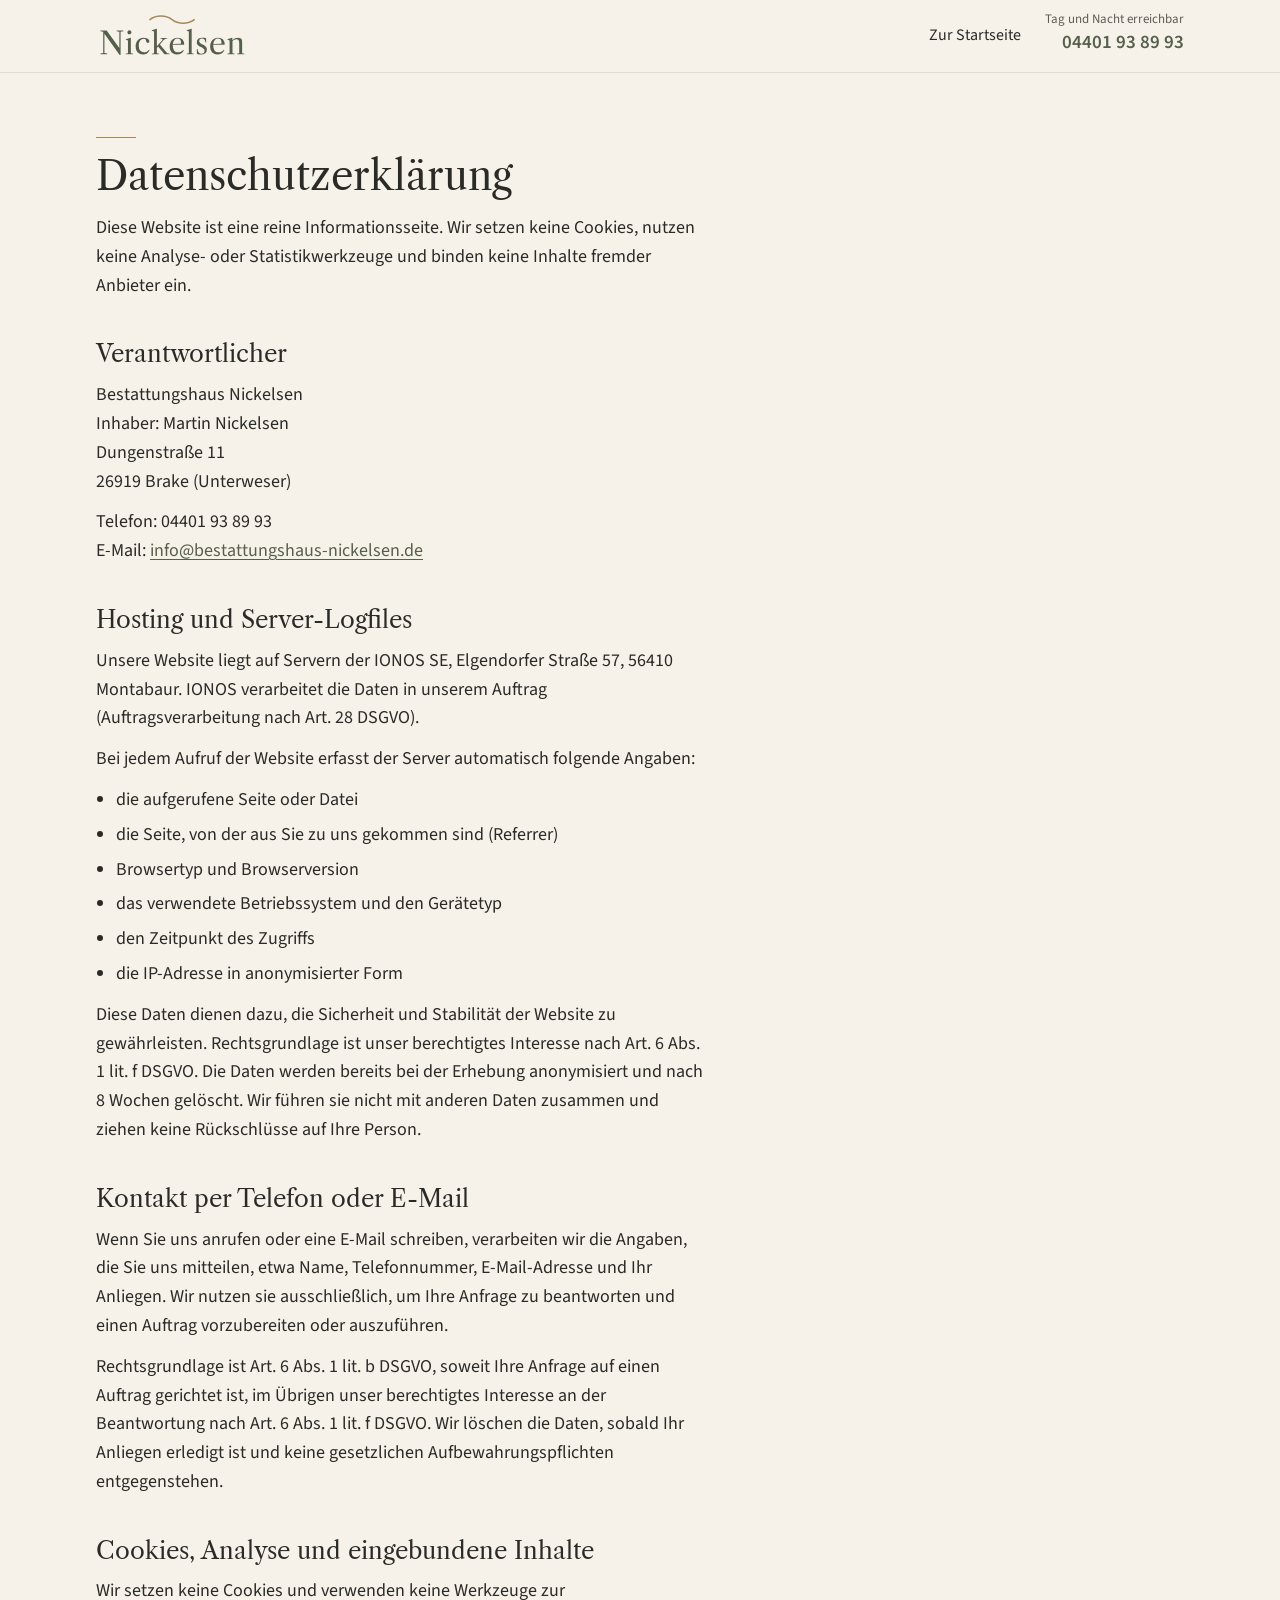
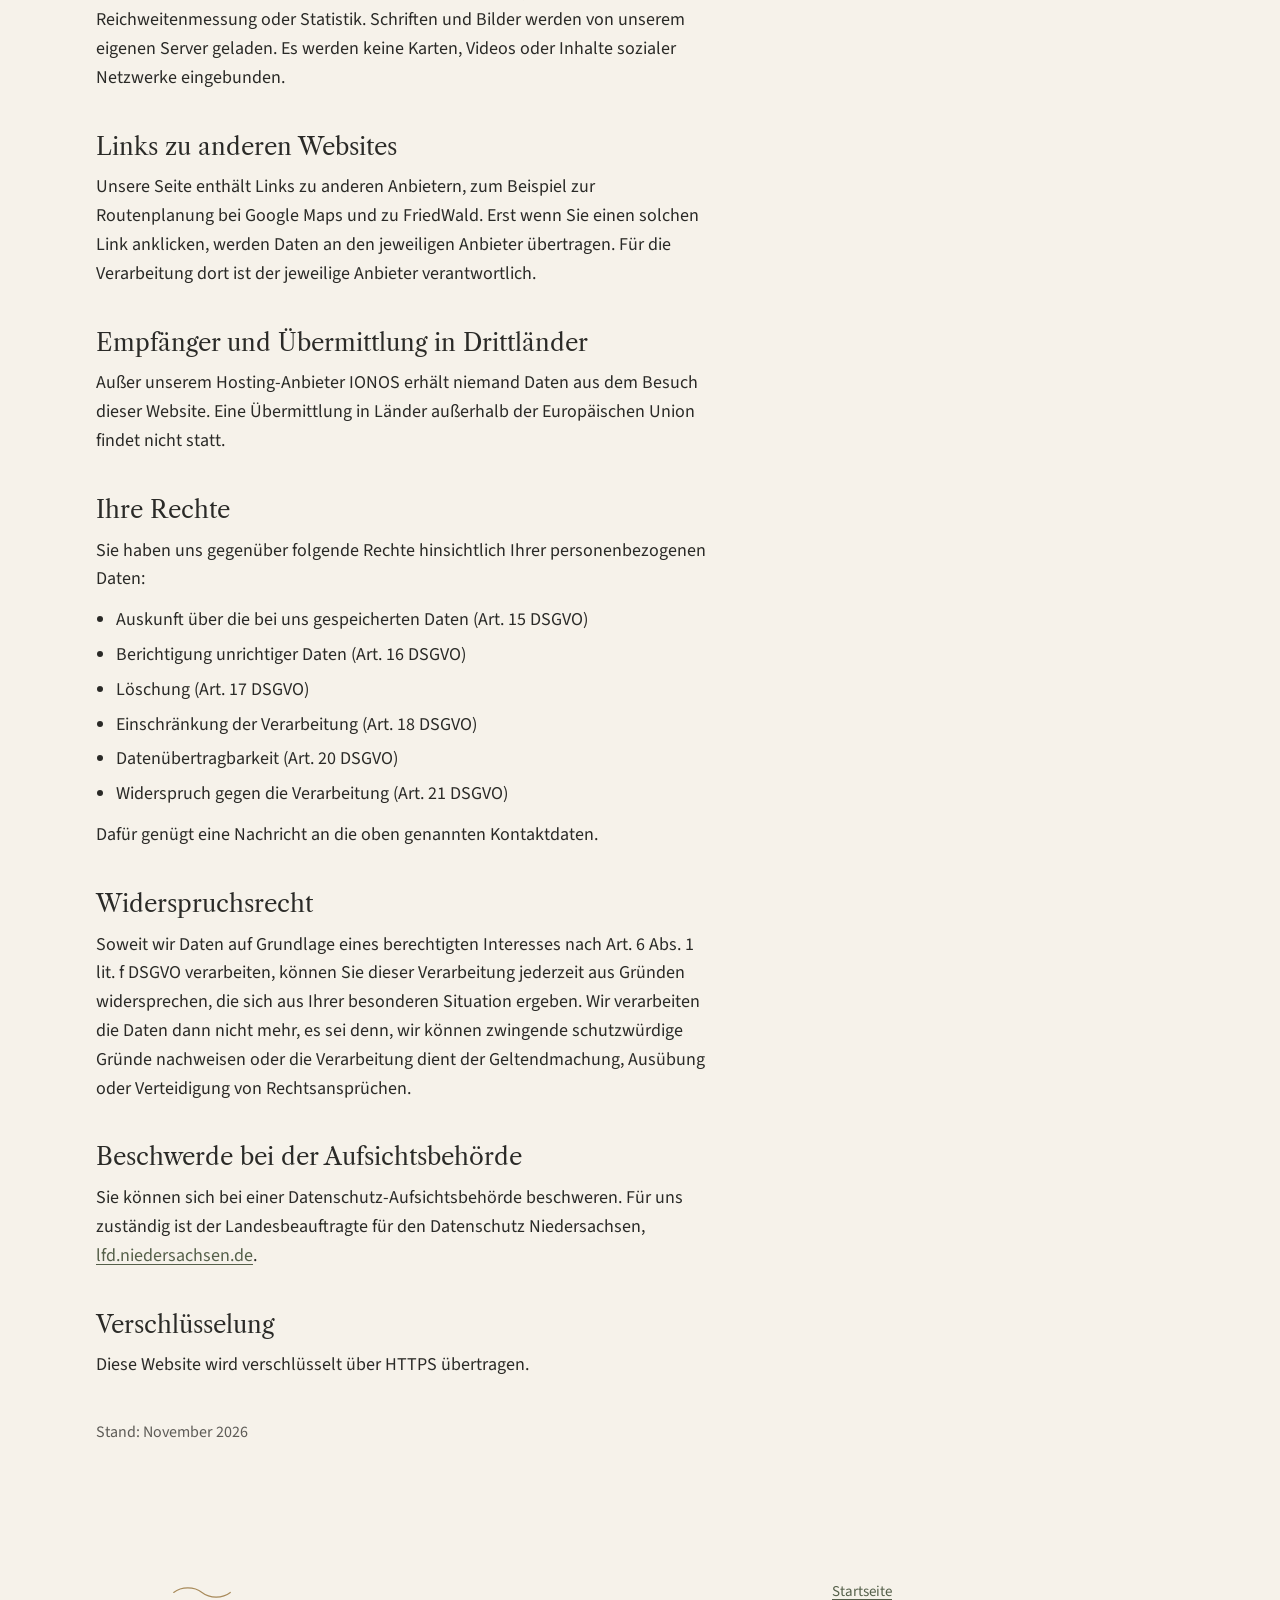
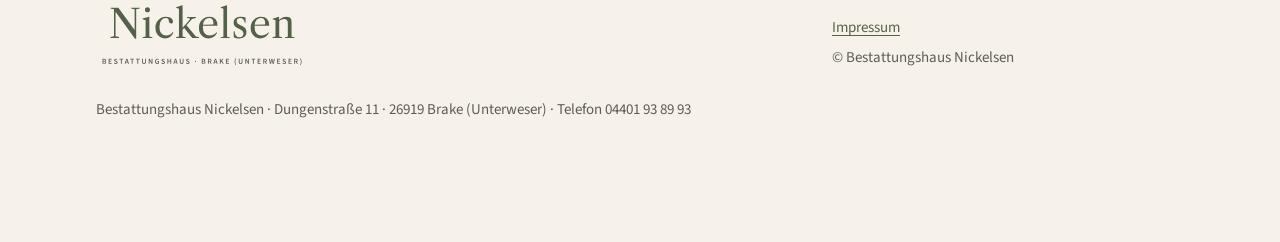
==== commit 6d058c3e: "Mobiles Menü, Google-Angaben und gemeinsames Stylesheet - Menü für Handy und Tablet im Kopf der Seit" ====
--- a/datenschutz.html
+++ b/datenschutz.html
@@ -5,229 +5,9 @@
 <meta name="viewport" content="width=device-width, initial-scale=1, viewport-fit=cover">
 <title>Datenschutz · Bestattungshaus Nickelsen</title>
 <meta name="robots" content="noindex">
+<meta name="theme-color" content="#F6F2EA">
 <link rel="icon" href="img/favicon.svg" type="image/svg+xml">
-<style>
-@font-face { font-family: "Libre Caslon Text"; font-weight: 400; font-style: normal; font-display: swap; src: url("fonts/libre-caslon-text-400.woff2") format("woff2"); }
-@font-face { font-family: "Libre Caslon Text"; font-weight: 400; font-style: italic; font-display: swap; src: url("fonts/libre-caslon-text-400-italic.woff2") format("woff2"); }
-@font-face { font-family: "Source Sans 3"; font-weight: 400; font-style: normal; font-display: swap; src: url("fonts/source-sans-3-400.woff2") format("woff2"); }
-@font-face { font-family: "Source Sans 3"; font-weight: 600; font-style: normal; font-display: swap; src: url("fonts/source-sans-3-600.woff2") format("woff2"); }
-html { color-scheme: light dark; } body { margin: 0; } img { max-width: 100%; } [hidden] { display: none !important; }
-
-/* Layout: ruhige Einzelseite, Inhalt max. 1120px, Text links / Bild rechts im Wechsel; Fotos klein gerahmt, weil die Originale niedrig aufgelöst sind */
-:root {
-  --leinen: #F6F2EA;
-  --papier: #FFFFFF;
-  --tinte: #2A2A27;
-  --schiefer: #5E5C57;
-  --oliv: #55604A;
-  --auf-oliv: #F6F2EA;
-  --messing: #A88A5A;
-  --sand: #E2DCD0;
-  --band: #55604A;
-  --auf-band: #F6F2EA;
-  --serif: "Libre Caslon Text", Georgia, "Times New Roman", serif;
-  --sans: "Source Sans 3", "Segoe UI", Helvetica, Arial, sans-serif;
-  --max: 1120px;
-  --gutter-l: max(16px, env(safe-area-inset-left, 0px));
-  --gutter-r: max(16px, env(safe-area-inset-right, 0px));
-}
-@media (prefers-color-scheme: dark) {
-  :root:not([data-theme="light"]) {
-    --leinen: #1E201C; --papier: #262923; --tinte: #ECE7DC; --schiefer: #B4AFA4;
-    --oliv: #9AA88A; --auf-oliv: #1E201C; --messing: #C2A576; --sand: #3A3D35; --band: #2C3227; --auf-band: #ECE7DC;
-    color-scheme: dark;
-  }
-}
-:root[data-theme="dark"] {
-  --leinen: #1E201C; --papier: #262923; --tinte: #ECE7DC; --schiefer: #B4AFA4;
-  --oliv: #9AA88A; --auf-oliv: #1E201C; --messing: #C2A576; --sand: #3A3D35; --band: #2C3227; --auf-band: #ECE7DC;
-  color-scheme: dark;
-}
-
-* { box-sizing: border-box; }
-html { scroll-behavior: smooth; scroll-padding-top: 88px; }
-@media (prefers-reduced-motion: reduce) { html { scroll-behavior: auto; } }
-body {
-  background: var(--leinen); color: var(--tinte);
-  font: 400 18px/1.6 var(--sans);
-  -webkit-text-size-adjust: 100%;
-}
-body::before { content: ""; position: fixed; inset: 0 0 auto; height: env(safe-area-inset-top, 0px); z-index: 30; background: var(--leinen); }
-a { color: var(--oliv); text-underline-offset: 3px; }
-a:focus-visible, button:focus-visible { outline: 2px solid var(--messing); outline-offset: 3px; border-radius: 2px; }
-h1, h2, h3 { font-family: var(--serif); font-weight: 400; line-height: 1.2; text-wrap: balance; margin: 0; }
-h1 { font-size: clamp(32px, 4.4vw, 46px); }
-h2 { font-size: clamp(26px, 3vw, 32px); }
-h3 { font-family: var(--sans); font-weight: 600; font-size: 19px; line-height: 1.35; }
-p { margin: 0; max-width: 64ch; }
-.wrap { max-width: var(--max); margin: 0 auto; padding-left: var(--gutter-l); padding-right: var(--gutter-r); }
-.label { font: 600 13px/1.3 var(--sans); letter-spacing: .1em; text-transform: uppercase; color: var(--schiefer); }
-.strich { display: block; width: 40px; height: 1px; background: var(--messing); }
-.tel { font-variant-numeric: tabular-nums; white-space: nowrap; }
-
-/* Kopf */
-header.kopf { position: sticky; top: env(safe-area-inset-top, 0px); z-index: 20; background: var(--leinen); border-bottom: 1px solid var(--sand); }
-.kopf .wrap { display: flex; align-items: center; gap: 24px; padding-block: 10px; }
-.marke { display: grid; gap: 2px; text-decoration: none; color: var(--oliv); flex: none; }
-.marke .logo { display: block; height: 52px; width: auto; max-width: 100%; }
-.fusslogo { display: block; width: 320px; height: auto; max-width: 100%; margin-left: -54px; }
-nav.haupt { display: flex; gap: 22px; flex-wrap: wrap; margin-left: auto; }
-nav.haupt a { color: var(--tinte); text-decoration: none; font-size: 16px; }
-nav.haupt a:hover { color: var(--oliv); text-decoration: underline; }
-.erreichbar { text-align: right; flex: none; }
-.erreichbar small { display: block; font-size: 13px; color: var(--schiefer); line-height: 1.2; }
-.erreichbar a { display: inline-block; padding-block: 4px; font: 600 19px/1.3 var(--sans); text-decoration: none; }
-@media (max-width: 1020px) { nav.haupt { display: none; } .erreichbar { margin-left: auto; } }
-@media (max-width: 460px) { .erreichbar small { display: none; } .erreichbar a { font-size: 17px; } .marke .logo { height: 42px; } }
-
-/* Abschnitte */
-section { padding-block: 88px; }
-section + section { border-top: 1px solid var(--sand); }
-.kopfzeile { display: grid; gap: 14px; margin-bottom: 40px; }
-.kopfzeile p { color: var(--schiefer); }
-@media (max-width: 700px) { section { padding-block: 60px; } }
-
-/* Fotos */
-figure { margin: 0; }
-.foto { background: var(--papier); padding: 10px; border: 1px solid var(--sand); max-width: 100%; }
-.foto img { display: block; width: 100%; height: auto; }
-figcaption { font-size: 15px; color: var(--schiefer); padding-top: 10px; line-height: 1.4; }
-
-/* Einstieg */
-.einstieg .wrap { display: grid; grid-template-columns: minmax(0, 1.1fr) minmax(0, .9fr); gap: 56px; align-items: center; }
-.einstieg .text { display: grid; gap: 22px; min-width: 0; }
-.einstieg .foto { max-width: 520px; justify-self: end; }
-.knoepfe { display: flex; flex-wrap: wrap; gap: 12px; margin-top: 6px; }
-.knopf { display: inline-flex; align-items: center; min-height: 48px; padding: 0 22px; border-radius: 4px; font: 600 17px/1 var(--sans); text-decoration: none; border: 1px solid var(--oliv); }
-.knopf.voll { background: var(--oliv); color: var(--auf-oliv); }
-.knopf.voll:hover { filter: brightness(.9); }
-.knopf.rahmen { color: var(--oliv); }
-.knopf.rahmen:hover { background: var(--papier); }
-@media (max-width: 820px) { .einstieg .wrap { grid-template-columns: 1fr; gap: 36px; } .einstieg .foto { justify-self: start; } }
-
-/* Trauerfall */
-.trauerfall { background: var(--papier); }
-.trauerfall .raster { display: grid; grid-template-columns: minmax(0, 1.4fr) minmax(0, 1fr); gap: 56px; align-items: start; }
-ol.schritte { list-style: none; margin: 0; padding: 0; display: grid; gap: 28px; counter-reset: s; }
-ol.schritte li { display: grid; grid-template-columns: 44px minmax(0, 1fr); gap: 16px; counter-increment: s; }
-ol.schritte li::before { content: counter(s); font: 400 28px/1 var(--serif); color: var(--messing); padding-top: 2px; }
-ol.schritte p { color: var(--schiefer); margin-top: 4px; }
-.nummern { margin-top: 10px; display: grid; gap: 4px; }
-.nummern a { font: 600 22px/1.3 var(--sans); text-decoration: none; }
-.unterlagen { background: var(--leinen); border: 1px solid var(--sand); padding: 28px; display: grid; gap: 16px; }
-.unterlagen ul { margin: 0; padding: 0; list-style: none; display: grid; gap: 10px; }
-.unterlagen li { display: grid; grid-template-columns: 18px minmax(0,1fr); gap: 10px; line-height: 1.45; }
-.unterlagen li::before { content: ""; width: 12px; height: 12px; border: 1px solid var(--oliv); margin-top: 6px; }
-.unterlagen li small { display: block; color: var(--schiefer); font-size: 15px; }
-@media (max-width: 860px) { .trauerfall .raster { grid-template-columns: 1fr; gap: 40px; } }
-
-/* Leistungen */
-.leistungen .gruppen { display: grid; grid-template-columns: repeat(3, minmax(0, 1fr)); gap: 40px; }
-.gruppe { display: grid; gap: 14px; align-content: start; }
-.gruppe ul { margin: 0; padding: 0; list-style: none; display: grid; gap: 10px; }
-.gruppe li { padding-left: 18px; position: relative; line-height: 1.45; }
-.gruppe li::before { content: ""; position: absolute; left: 0; top: .7em; width: 8px; height: 1px; background: var(--messing); }
-.versprechen { margin-top: 48px; padding-top: 28px; border-top: 1px solid var(--sand); display: grid; grid-template-columns: repeat(2, minmax(0,1fr)); gap: 24px 48px; color: var(--schiefer); }
-@media (max-width: 860px) { .leistungen .gruppen { grid-template-columns: 1fr; gap: 32px; } .versprechen { grid-template-columns: 1fr; } }
-
-/* Bestattungsarten */
-.arten { display: grid; grid-template-columns: repeat(3, minmax(0, 1fr)); gap: 28px; align-items: start; }
-.art { background: var(--papier); border: 1px solid var(--sand); display: grid; grid-template-rows: auto 1fr; }
-.art img { display: block; width: 100%; height: auto; aspect-ratio: 4 / 3; object-fit: cover; max-width: 100%; }
-.art div { padding: 22px 24px 26px; display: grid; gap: 10px; align-content: start; }
-.art p { color: var(--schiefer); font-size: 17px; }
-.graeber { margin-top: 56px; display: grid; grid-template-columns: minmax(0, 1fr) minmax(0, 2fr); gap: 48px; }
-dl.grabarten { margin: 0; display: grid; grid-template-columns: minmax(0, 1fr) minmax(0, 1fr); gap: 24px 40px; }
-dl.grabarten div { display: grid; gap: 4px; align-content: start; }
-dl.grabarten dt { font: 600 18px/1.35 var(--sans); }
-dl.grabarten dd { margin: 0; color: var(--schiefer); font-size: 17px; }
-@media (max-width: 900px) { .arten { grid-template-columns: 1fr; max-width: 520px; } .graeber { grid-template-columns: 1fr; gap: 28px; } }
-@media (max-width: 600px) { dl.grabarten { grid-template-columns: 1fr; } }
-
-/* Haus */
-.chronik { display: grid; grid-template-columns: minmax(0, 1.2fr) minmax(0, 1fr); gap: 56px; align-items: start; }
-ol.jahre { list-style: none; margin: 0; padding: 0; border-left: 1px solid var(--sand); display: grid; gap: 24px; }
-ol.jahre li { padding-left: 24px; position: relative; display: grid; gap: 4px; }
-ol.jahre li::before { content: ""; position: absolute; left: -5px; top: 9px; width: 9px; height: 9px; border-radius: 50%; background: var(--leinen); border: 1px solid var(--messing); }
-ol.jahre .jahr { font: 400 22px/1.2 var(--serif); color: var(--oliv); font-variant-numeric: tabular-nums; }
-ol.jahre p { color: var(--schiefer); }
-.inhaber { display: grid; gap: 18px; max-width: 298px; }
-.inhaber blockquote { margin: 0; font: italic 400 19px/1.55 var(--serif); }
-.inhaber cite { display: block; font: 600 15px/1.4 var(--sans); font-style: normal; color: var(--schiefer); margin-top: 10px; }
-.raeume { margin-top: 64px; display: grid; grid-template-columns: repeat(3, minmax(0, 1fr)); gap: 28px; }
-.raum { display: grid; gap: 14px; align-content: start; }
-.raum img { height: auto; aspect-ratio: 3 / 2; object-fit: cover; }
-.raum p { color: var(--schiefer); font-size: 17px; }
-@media (max-width: 900px) { .chronik { grid-template-columns: 1fr; gap: 40px; } .raeume { grid-template-columns: 1fr; max-width: 520px; } }
-
-/* Zwei-Spalter */
-.zweier { display: grid; grid-template-columns: minmax(0, 1fr) minmax(0, 1fr); gap: 56px; align-items: center; }
-.zweier .text { display: grid; gap: 18px; }
-.zweier .foto { max-width: 420px; width: 100%; }
-.zweier.links .foto { order: -1; justify-self: start; }
-.zweier:not(.links) .foto { justify-self: end; }
-ul.punkte { margin: 0; padding: 0; list-style: none; display: grid; gap: 10px; }
-ul.punkte li { padding-left: 18px; position: relative; }
-ul.punkte li::before { content: ""; position: absolute; left: 0; top: .75em; width: 8px; height: 1px; background: var(--messing); }
-@media (max-width: 820px) { .zweier { grid-template-columns: 1fr; gap: 32px; } .zweier .foto, .zweier.links .foto { order: 0; justify-self: start; } }
-
-/* Leitsatz */
-.leitsatz { padding-block: 72px; }
-.leitsatz .wrap { display: grid; justify-items: center; gap: 18px; text-align: center; }
-.leitsatz p { font: italic 400 clamp(24px, 3.2vw, 34px)/1.35 var(--serif); color: var(--oliv); max-width: 24ch; text-wrap: balance; }
-
-/* Mehr erfahren */
-details { border-top: 1px solid var(--sand); margin-top: 6px; padding-top: 10px; }
-details summary { cursor: pointer; font-weight: 600; color: var(--oliv); font-size: 16px; list-style: none; display: flex; align-items: center; gap: 8px; min-height: 32px; }
-details summary::-webkit-details-marker { display: none; }
-details summary::after { content: "+"; font: 400 20px/1 var(--sans); color: var(--messing); }
-details[open] summary::after { content: "\2212"; }
-details p { margin-top: 10px; font-size: 16px; }
-details strong { color: var(--tinte); font-weight: 600; }
-
-/* Kontakt + Fuss */
-.kontakt { background: var(--band); color: var(--auf-band); }
-.kontakt h2, .kontakt a { color: var(--auf-band); }
-.kontakt .label { color: var(--auf-band); opacity: .8; }
-.kontakt .raster { display: grid; grid-template-columns: minmax(0, 1.2fr) repeat(2, minmax(0, 1fr)); gap: 48px; }
-.kontakt .block { display: grid; gap: 10px; align-content: start; }
-.kontakt .gross { font: 600 26px/1.25 var(--sans); text-decoration: none; }
-.kontakt address { font-style: normal; }
-@media (max-width: 860px) { .kontakt .raster { grid-template-columns: 1fr; gap: 32px; } }
-footer { padding-block: 40px 120px; font-size: 15px; color: var(--schiefer); }
-footer .wrap { display: grid; grid-template-columns: minmax(0, 2fr) minmax(0, 1fr); gap: 32px; }
-footer p { max-width: none; }
-footer a { display: inline-block; padding-block: 6px; }
-@media (max-width: 700px) { footer .wrap { grid-template-columns: 1fr; } }
-
-/* Mobile Anrufleiste */
-.leiste { display: none; }
-@media (max-width: 700px) {
-  .leiste {
-    display: grid; grid-template-columns: 2fr 1fr; gap: 8px;
-    position: fixed; left: 0; right: 0; bottom: 0; z-index: 25;
-    background: var(--leinen); border-top: 1px solid var(--sand);
-    padding: 10px var(--gutter-r) calc(10px + env(safe-area-inset-bottom, 0px)) var(--gutter-l);
-  }
-  .leiste .knopf { justify-content: center; }
-  footer { padding-bottom: 130px; }
-}
-</style>
-<style>
-.recht { padding-block: 64px 88px; }
-.recht .wrap { display: grid; gap: 40px; }
-.recht .wrap > * { max-width: 760px; }
-.recht h1 { font-size: clamp(30px, 4vw, 40px); }
-.recht h2 { font-size: 24px; }
-.recht section { padding: 0; border: 0; display: grid; gap: 12px; }
-.recht p, .recht li { max-width: 68ch; }
-.recht ul { margin: 0; padding-left: 20px; display: grid; gap: 6px; }
-.recht address { font-style: normal; }
-.recht .stand { color: var(--schiefer); font-size: 16px; }
-.zurueck { color: var(--tinte); text-decoration: none; font-size: 16px; margin-left: auto; }
-.zurueck:hover { color: var(--oliv); text-decoration: underline; }
-@media (max-width: 560px) { .zurueck { display: none; } }
-</style>
+<link rel="stylesheet" href="style.css">
 </head>
 <body>
 <header class="kopf">
--- a/style.css
+++ b/style.css
@@ -0,0 +1,254 @@
+@font-face { font-family: "Libre Caslon Text"; font-weight: 400; font-style: normal; font-display: swap; src: url("fonts/libre-caslon-text-400.woff2") format("woff2"); }
+@font-face { font-family: "Libre Caslon Text"; font-weight: 400; font-style: italic; font-display: swap; src: url("fonts/libre-caslon-text-400-italic.woff2") format("woff2"); }
+@font-face { font-family: "Source Sans 3"; font-weight: 400; font-style: normal; font-display: swap; src: url("fonts/source-sans-3-400.woff2") format("woff2"); }
+@font-face { font-family: "Source Sans 3"; font-weight: 600; font-style: normal; font-display: swap; src: url("fonts/source-sans-3-600.woff2") format("woff2"); }
+html { color-scheme: light dark; } body { margin: 0; } img { max-width: 100%; } [hidden] { display: none !important; }
+
+/* Layout: ruhige Einzelseite, Inhalt max. 1120px, Text links / Bild rechts im Wechsel; Fotos klein gerahmt, weil die Originale niedrig aufgelöst sind */
+:root {
+  --leinen: #F6F2EA;
+  --papier: #FFFFFF;
+  --tinte: #2A2A27;
+  --schiefer: #5E5C57;
+  --oliv: #55604A;
+  --auf-oliv: #F6F2EA;
+  --messing: #A88A5A;
+  --sand: #E2DCD0;
+  --band: #55604A;
+  --auf-band: #F6F2EA;
+  --serif: "Libre Caslon Text", Georgia, "Times New Roman", serif;
+  --sans: "Source Sans 3", "Segoe UI", Helvetica, Arial, sans-serif;
+  --max: 1120px;
+  --gutter-l: max(16px, env(safe-area-inset-left, 0px));
+  --gutter-r: max(16px, env(safe-area-inset-right, 0px));
+}
+@media (prefers-color-scheme: dark) {
+  :root:not([data-theme="light"]) {
+    --leinen: #1E201C; --papier: #262923; --tinte: #ECE7DC; --schiefer: #B4AFA4;
+    --oliv: #9AA88A; --auf-oliv: #1E201C; --messing: #C2A576; --sand: #3A3D35; --band: #2C3227; --auf-band: #ECE7DC;
+    color-scheme: dark;
+  }
+}
+:root[data-theme="dark"] {
+  --leinen: #1E201C; --papier: #262923; --tinte: #ECE7DC; --schiefer: #B4AFA4;
+  --oliv: #9AA88A; --auf-oliv: #1E201C; --messing: #C2A576; --sand: #3A3D35; --band: #2C3227; --auf-band: #ECE7DC;
+  color-scheme: dark;
+}
+
+* { box-sizing: border-box; }
+html { scroll-behavior: smooth; scroll-padding-top: 88px; }
+@media (prefers-reduced-motion: reduce) { html { scroll-behavior: auto; } }
+body {
+  background: var(--leinen); color: var(--tinte);
+  font: 400 18px/1.6 var(--sans);
+  -webkit-text-size-adjust: 100%;
+}
+body::before { content: ""; position: fixed; inset: 0 0 auto; height: env(safe-area-inset-top, 0px); z-index: 30; background: var(--leinen); }
+a { color: var(--oliv); text-underline-offset: 3px; }
+a:focus-visible, button:focus-visible { outline: 2px solid var(--messing); outline-offset: 3px; border-radius: 2px; }
+h1, h2, h3 { font-family: var(--serif); font-weight: 400; line-height: 1.2; text-wrap: balance; margin: 0; }
+h1 { font-size: clamp(32px, 4.4vw, 46px); }
+h2 { font-size: clamp(26px, 3vw, 32px); }
+h3 { font-family: var(--sans); font-weight: 600; font-size: 19px; line-height: 1.35; }
+p { margin: 0; max-width: 64ch; }
+.wrap { max-width: var(--max); margin: 0 auto; padding-left: var(--gutter-l); padding-right: var(--gutter-r); }
+.label { font: 600 13px/1.3 var(--sans); letter-spacing: .1em; text-transform: uppercase; color: var(--schiefer); }
+.strich { display: block; width: 40px; height: 1px; background: var(--messing); }
+.tel { font-variant-numeric: tabular-nums; white-space: nowrap; }
+
+/* Kopf */
+header.kopf { position: sticky; top: env(safe-area-inset-top, 0px); z-index: 20; background: var(--leinen); border-bottom: 1px solid var(--sand); }
+.kopf .wrap { display: flex; align-items: center; gap: 24px; padding-block: 10px; }
+.marke { display: grid; gap: 2px; text-decoration: none; color: var(--oliv); flex: none; }
+.marke .logo { display: block; height: 52px; width: auto; max-width: 100%; }
+.fusslogo { display: block; width: 320px; height: auto; max-width: 100%; margin-left: -54px; }
+nav.haupt { display: flex; gap: 22px; flex-wrap: wrap; margin-left: auto; }
+nav.haupt a { color: var(--tinte); text-decoration: none; font-size: 16px; }
+nav.haupt a:hover { color: var(--oliv); text-decoration: underline; }
+.erreichbar { text-align: right; flex: none; }
+.erreichbar small { display: block; font-size: 13px; color: var(--schiefer); line-height: 1.2; }
+.erreichbar a { display: inline-block; padding-block: 4px; font: 600 19px/1.3 var(--sans); text-decoration: none; }
+@media (max-width: 1020px) { nav.haupt { display: none; } .erreichbar { margin-left: auto; } }
+
+/* Menü für Tablet und Handy */
+.menue { display: none; }
+@media (max-width: 1020px) {
+  .menue { display: block; flex: none; }
+  .menue > summary { list-style: none; display: inline-flex; align-items: center; gap: 10px; min-height: 44px; padding: 0 14px; border: 1px solid var(--sand); border-radius: 4px; background: var(--papier); color: var(--tinte); font: 600 16px/1 var(--sans); cursor: pointer; }
+  .menue > summary::-webkit-details-marker { display: none; }
+  .menue[open] > summary { border-color: var(--oliv); color: var(--oliv); }
+  .menue .balken { width: 16px; height: 2px; background: currentColor; box-shadow: 0 5px 0 currentColor, 0 -5px 0 currentColor; }
+  .menue nav { position: absolute; left: 0; right: 0; top: 100%; display: grid; background: var(--leinen); border-bottom: 1px solid var(--sand); box-shadow: 0 16px 24px rgb(0 0 0 / .08); padding: 4px var(--gutter-r) 12px var(--gutter-l); }
+  .menue nav a { display: flex; align-items: center; min-height: 50px; color: var(--tinte); text-decoration: none; font-size: 18px; border-top: 1px solid var(--sand); }
+  .menue nav a:first-child { border-top: 0; }
+}
+@media (max-width: 700px) { .kopf.mit-menue .erreichbar { display: none; } .kopf.mit-menue .menue { margin-left: auto; } }
+@media (max-width: 460px) { .erreichbar small { display: none; } .erreichbar a { font-size: 17px; } .marke .logo { height: 42px; } }
+
+/* Abschnitte */
+section { padding-block: 88px; }
+section + section { border-top: 1px solid var(--sand); }
+.kopfzeile { display: grid; gap: 14px; margin-bottom: 40px; }
+.kopfzeile p { color: var(--schiefer); }
+@media (max-width: 700px) { section { padding-block: 60px; } }
+
+/* Fotos */
+figure { margin: 0; }
+.foto { background: var(--papier); padding: 10px; border: 1px solid var(--sand); max-width: 100%; }
+.foto img { display: block; width: 100%; height: auto; }
+figcaption { font-size: 15px; color: var(--schiefer); padding-top: 10px; line-height: 1.4; }
+
+/* Einstieg */
+.einstieg .wrap { display: grid; grid-template-columns: minmax(0, 1.1fr) minmax(0, .9fr); gap: 56px; align-items: center; }
+.einstieg .text { display: grid; gap: 22px; min-width: 0; }
+.einstieg .foto { max-width: 520px; justify-self: end; }
+.knoepfe { display: flex; flex-wrap: wrap; gap: 12px; margin-top: 6px; }
+.knopf { display: inline-flex; align-items: center; min-height: 48px; padding: 0 22px; border-radius: 4px; font: 600 17px/1 var(--sans); text-decoration: none; border: 1px solid var(--oliv); }
+.knopf.voll { background: var(--oliv); color: var(--auf-oliv); }
+.knopf.voll:hover { filter: brightness(.9); }
+.knopf.rahmen { color: var(--oliv); }
+.knopf.rahmen:hover { background: var(--papier); }
+@media (max-width: 820px) { .einstieg .wrap { grid-template-columns: 1fr; gap: 36px; } .einstieg .foto { justify-self: start; } }
+
+/* Trauerfall */
+.trauerfall { background: var(--papier); }
+.trauerfall .raster { display: grid; grid-template-columns: minmax(0, 1.4fr) minmax(0, 1fr); gap: 56px; align-items: start; }
+ol.schritte { list-style: none; margin: 0; padding: 0; display: grid; gap: 28px; counter-reset: s; }
+ol.schritte li { display: grid; grid-template-columns: 44px minmax(0, 1fr); gap: 16px; counter-increment: s; }
+ol.schritte li::before { content: counter(s); font: 400 28px/1 var(--serif); color: var(--messing); padding-top: 2px; }
+ol.schritte p { color: var(--schiefer); margin-top: 4px; }
+.nummern { margin-top: 10px; display: grid; gap: 4px; }
+.nummern a { font: 600 22px/1.3 var(--sans); text-decoration: none; }
+.unterlagen { background: var(--leinen); border: 1px solid var(--sand); padding: 28px; display: grid; gap: 16px; }
+.unterlagen ul { margin: 0; padding: 0; list-style: none; display: grid; gap: 10px; }
+.unterlagen li { display: grid; grid-template-columns: 20px minmax(0,1fr); gap: 12px; line-height: 1.45; }
+.unterlagen input { width: 18px; height: 18px; margin: 4px 0 0; accent-color: var(--oliv); cursor: pointer; }
+.unterlagen label { cursor: pointer; }
+.unterlagen label small { display: block; color: var(--schiefer); font-size: 15px; }
+.unterlagen input:checked + label { color: var(--schiefer); }
+@media (max-width: 860px) { .trauerfall .raster { grid-template-columns: 1fr; gap: 40px; } }
+
+/* Leistungen */
+.leistungen .gruppen { display: grid; grid-template-columns: repeat(3, minmax(0, 1fr)); gap: 40px; }
+.gruppe { display: grid; gap: 14px; align-content: start; }
+.gruppe ul { margin: 0; padding: 0; list-style: none; display: grid; gap: 10px; }
+.gruppe li { padding-left: 18px; position: relative; line-height: 1.45; }
+.gruppe li::before { content: ""; position: absolute; left: 0; top: .7em; width: 8px; height: 1px; background: var(--messing); }
+.versprechen { margin-top: 48px; padding-top: 28px; border-top: 1px solid var(--sand); display: grid; grid-template-columns: repeat(2, minmax(0,1fr)); gap: 24px 48px; color: var(--schiefer); }
+@media (max-width: 860px) { .leistungen .gruppen { grid-template-columns: 1fr; gap: 32px; } .versprechen { grid-template-columns: 1fr; } }
+
+/* Bestattungsarten */
+.arten { display: grid; grid-template-columns: repeat(3, minmax(0, 1fr)); gap: 28px; align-items: start; }
+.art { background: var(--papier); border: 1px solid var(--sand); display: grid; grid-template-rows: auto 1fr; }
+.art img { display: block; width: 100%; height: auto; aspect-ratio: 4 / 3; object-fit: cover; max-width: 100%; }
+.art div { padding: 22px 24px 26px; display: grid; gap: 10px; align-content: start; }
+.art p { color: var(--schiefer); font-size: 17px; }
+.graeber { margin-top: 56px; display: grid; grid-template-columns: minmax(0, 1fr) minmax(0, 2fr); gap: 48px; }
+dl.grabarten { margin: 0; display: grid; grid-template-columns: minmax(0, 1fr) minmax(0, 1fr); gap: 24px 40px; }
+dl.grabarten div { display: grid; gap: 4px; align-content: start; }
+dl.grabarten dt { font: 600 18px/1.35 var(--sans); }
+dl.grabarten dd { margin: 0; color: var(--schiefer); font-size: 17px; }
+@media (max-width: 900px) { .arten { grid-template-columns: 1fr; max-width: 520px; } .graeber { grid-template-columns: 1fr; gap: 28px; } }
+@media (max-width: 600px) { dl.grabarten { grid-template-columns: 1fr; } }
+
+/* Haus */
+.chronik { display: grid; grid-template-columns: minmax(0, 1.2fr) minmax(0, 1fr); gap: 56px; align-items: start; }
+ol.jahre { list-style: none; margin: 0; padding: 0; border-left: 1px solid var(--sand); display: grid; gap: 24px; }
+ol.jahre li { padding-left: 24px; position: relative; display: grid; gap: 4px; }
+ol.jahre li::before { content: ""; position: absolute; left: -5px; top: 9px; width: 9px; height: 9px; border-radius: 50%; background: var(--leinen); border: 1px solid var(--messing); }
+ol.jahre .jahr { font: 400 22px/1.2 var(--serif); color: var(--oliv); font-variant-numeric: tabular-nums; }
+ol.jahre p { color: var(--schiefer); }
+.inhaber { display: grid; gap: 18px; max-width: 298px; }
+.inhaber blockquote { margin: 0; font: italic 400 19px/1.55 var(--serif); }
+.inhaber cite { display: block; font: 600 15px/1.4 var(--sans); font-style: normal; color: var(--schiefer); margin-top: 10px; }
+.raeume { margin-top: 64px; display: grid; grid-template-columns: repeat(3, minmax(0, 1fr)); gap: 28px; }
+.raum { display: grid; gap: 14px; align-content: start; }
+.raum img { height: auto; aspect-ratio: 3 / 2; object-fit: cover; }
+.raum p { color: var(--schiefer); font-size: 17px; }
+@media (max-width: 900px) { .chronik { grid-template-columns: 1fr; gap: 40px; } .raeume { grid-template-columns: 1fr; max-width: 520px; } }
+
+/* Zwei-Spalter */
+.zweier { display: grid; grid-template-columns: minmax(0, 1fr) minmax(0, 1fr); gap: 56px; align-items: center; }
+.zweier .text { display: grid; gap: 18px; }
+.zweier .foto { max-width: 420px; width: 100%; }
+.zweier.links .foto { order: -1; justify-self: start; }
+.zweier:not(.links) .foto { justify-self: end; }
+ul.punkte { margin: 0; padding: 0; list-style: none; display: grid; gap: 10px; }
+ul.punkte li { padding-left: 18px; position: relative; }
+ul.punkte li::before { content: ""; position: absolute; left: 0; top: .75em; width: 8px; height: 1px; background: var(--messing); }
+@media (max-width: 820px) { .zweier { grid-template-columns: 1fr; gap: 32px; } .zweier .foto, .zweier.links .foto { order: 0; justify-self: start; } }
+
+/* Leitsatz */
+.leitsatz { padding-block: 72px; }
+.leitsatz .wrap { display: grid; justify-items: center; gap: 18px; text-align: center; }
+.leitsatz p { font: italic 400 clamp(24px, 3.2vw, 34px)/1.35 var(--serif); color: var(--oliv); max-width: 24ch; text-wrap: balance; }
+
+/* Mehr erfahren */
+.art details { border-top: 1px solid var(--sand); margin-top: 6px; padding-top: 10px; }
+.art details summary { cursor: pointer; font-weight: 600; color: var(--oliv); font-size: 16px; list-style: none; display: flex; align-items: center; gap: 8px; min-height: 32px; }
+.art details summary::-webkit-details-marker { display: none; }
+.art details summary::after { content: "+"; font: 400 20px/1 var(--sans); color: var(--messing); }
+.art details[open] summary::after { content: "\2212"; }
+.art details p { margin-top: 10px; font-size: 16px; }
+.art details strong { color: var(--tinte); font-weight: 600; }
+
+/* Kontakt + Fuss */
+.kontakt { background: var(--band); color: var(--auf-band); }
+.kontakt h2, .kontakt a { color: var(--auf-band); }
+.kontakt .label { color: var(--auf-band); opacity: .8; }
+.kontakt .raster { display: grid; grid-template-columns: minmax(0, 1.2fr) repeat(2, minmax(0, 1fr)); gap: 48px; }
+.kontakt .block { display: grid; gap: 10px; align-content: start; }
+.kontakt .gross { font: 600 26px/1.25 var(--sans); text-decoration: none; }
+.kontakt address { font-style: normal; }
+@media (max-width: 860px) { .kontakt .raster { grid-template-columns: 1fr; gap: 32px; } }
+footer { padding-block: 40px 120px; font-size: 15px; color: var(--schiefer); }
+footer .wrap { display: grid; grid-template-columns: minmax(0, 2fr) minmax(0, 1fr); gap: 32px; }
+footer p { max-width: none; }
+footer a { display: inline-block; padding-block: 6px; }
+@media (max-width: 700px) { footer .wrap { grid-template-columns: 1fr; } }
+
+/* Mobile Anrufleiste */
+.leiste { display: none; }
+@media (max-width: 700px) {
+  .leiste {
+    display: grid; grid-template-columns: 2fr 1fr; gap: 8px;
+    position: fixed; left: 0; right: 0; bottom: 0; z-index: 25;
+    background: var(--leinen); border-top: 1px solid var(--sand);
+    padding: 10px var(--gutter-r) calc(10px + env(safe-area-inset-bottom, 0px)) var(--gutter-l);
+  }
+  .leiste .knopf { justify-content: center; }
+  footer { padding-bottom: 130px; }
+}
+
+/* Aufklappbare Bereiche: am Handy zugeklappt, sonst immer offen */
+.klapp > summary { list-style: none; }
+.klapp > summary::-webkit-details-marker { display: none; }
+.gruppe.klapp { display: block; }
+.gruppe.klapp > ul { margin-top: 14px; }
+.klapp-dl > summary { display: none; }
+@media (min-width: 701px) { .klapp > summary { pointer-events: none; } }
+@media (max-width: 700px) {
+  .leistungen .gruppen { gap: 0; border-bottom: 1px solid var(--sand); }
+  .klapp { border-top: 1px solid var(--sand); }
+  .klapp-dl { border-bottom: 1px solid var(--sand); }
+  .klapp > summary { display: flex; align-items: center; justify-content: space-between; gap: 12px; min-height: 56px; cursor: pointer; font: 600 19px/1.35 var(--sans); }
+  .klapp > summary::after { content: "+"; font: 400 24px/1 var(--sans); color: var(--messing); }
+  .klapp[open] > summary::after { content: "\2212"; }
+  .gruppe.klapp > ul { margin: 0 0 20px; }
+  .klapp-dl > dl { margin-bottom: 20px; }
+}
+
+/* Rechtstexte (Datenschutz) */
+.recht { padding-block: 64px 88px; }
+.recht .wrap { display: grid; gap: 40px; }
+.recht .wrap > * { max-width: 760px; }
+.recht h1 { font-size: clamp(30px, 4vw, 40px); }
+.recht h2 { font-size: 24px; }
+.recht section { padding: 0; border: 0; display: grid; gap: 12px; }
+.recht p, .recht li { max-width: 68ch; }
+.recht ul { margin: 0; padding-left: 20px; display: grid; gap: 6px; }
+.recht address { font-style: normal; }
+.recht .stand { color: var(--schiefer); font-size: 16px; }
+.zurueck { color: var(--tinte); text-decoration: none; font-size: 16px; margin-left: auto; }
+.zurueck:hover { color: var(--oliv); text-decoration: underline; }
+@media (max-width: 560px) { .zurueck { display: none; } }
